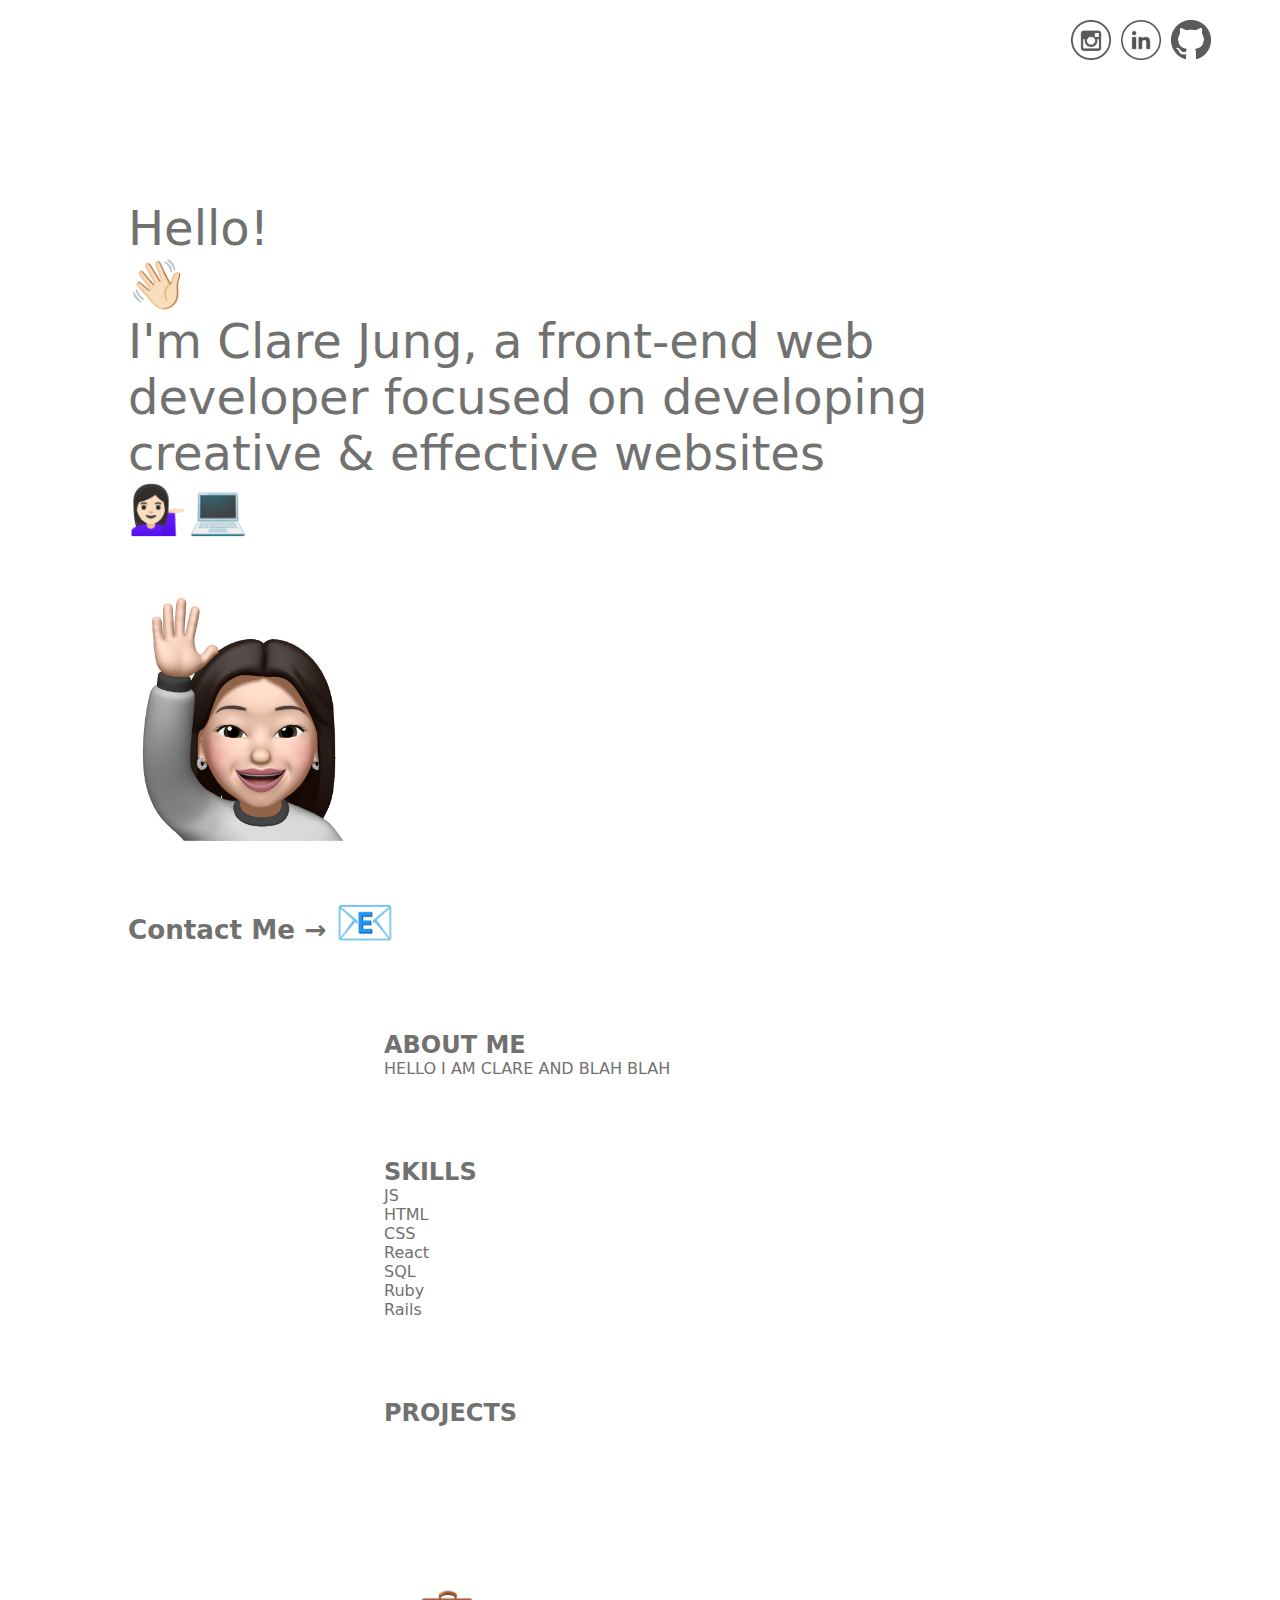
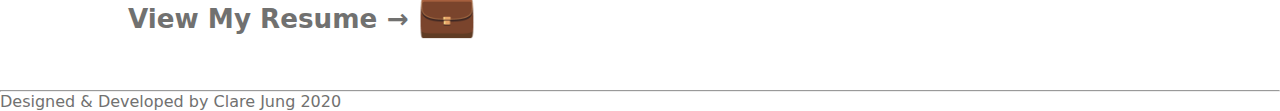
==== index.html @ fbb07c5a "first commit" ====
<!DOCTYPE html>
<html>

<head>
  <meta charset="utf-8">
  <title>Clare Jung</title>
  <link rel="shortcut icon" type="image/png" href="img/icon.png">
  <meta name="author" content="">
  <meta name="description" content="">
  <meta name="viewport" content="width=device-width, initial-scale=1">

  <link href="css/animate.css" rel="stylesheet">
  <link href="css/style.css" rel="stylesheet">
</head>

<body>
    <header>
        <nav class="container nav" id="navbar">
            <ul>
                <li><a href="https://www.instagram.com/claresaysno/"><img src="img/instagram.png"></a></li>
                <li><a href="https://www.linkedin.com/in/clare-jung-8a945b155/"><img src="img/linkedin.png"></a></li>
                <li><a href="https://github.com/claresays"><img src="img/github.png"></a></li>
            </ul>
        </nav>
    </header>   
    <div class="container intro">
        <span>Hello!<div id="emoji">👋🏻</div> I'm Clare Jung, a front-end web developer focused on developing creative & effective websites <div id="emoji">💁🏻‍♀️💻</div>‍</span>

        <img src="img/hello.png">
    </div>
    <div class="container contact">
        <h3>Contact Me → <a href="contact.html" id="emoji">📧</a></h3>
    </div>
    <div class="container about">
        <h2>ABOUT ME</h2>
        <span>HELLO I AM CLARE AND BLAH BLAH</span>
    </div>
    <div class="container skills">
        <h2>SKILLS</h2>
        <ul>
            <li>JS</li>
            <li>HTML</li>
            <li>CSS</li>
            <li>React</li>
            <li>SQL</li>
            <li>Ruby</li>
            <li>Rails</li>
        </ul>
    </div>
    <div class="container project">
        <h2>PROJECTS</h2>
        <a href=""><img src=""></a>
        <a href=""><img src=""></a>
        <a href=""><img src=""></a>
        <a href=""><img src=""></a>
    </div>
    <div class="container resume">
        <h3>View My Resume → <a href="resume.pdf" id="emoji">💼</a></h3>
    </div>

    <footer id="footer">
        <hr>
        <p>Designed & Developed by Clare Jung 2020</p>
    </footer>
  <script src="https://ajax.googleapis.com/ajax/libs/jquery/2.1.4/jquery.min.js"></script>
  <script src="js/script.js"></script>
</body>
</html>
---- css/style.css ----
* {
    margin: 0;
    padding: 0;
    font-family: Apercu,"Source Sans Pro",system,system-ui,-apple-system,BlinkMacSystemFont,Roboto,Helvetica,Arial,sans-serif;
    color: #717170;
}
a {
    text-decoration: none;
}
.container {
    display: flex;
    flex-direction: column;
    flex-wrap: wrap;
    margin-left: 10%;
}

.intro img {
    width: 250px;
    height: auto;
}

::selection {
    background-color: #FAE100;
}

li {
    list-style: none;
}

.nav ul {
    display: flex;
    flex-direction: row;
    right: 0;
}

.nav {
    display: flex;
    flex-wrap: wrap;
    float: right;
    margin: 20px;
    margin-right: 5%;
}

.nav img {
    width: 40px;
    height: auto;
    margin: 0 5px;
    opacity: 80%;
}

.about, .skills, .project {
    display: flex;
    flex-wrap: wrap;
    margin: 80px auto;
    margin-left: 30%;
}

.contact, .resume {
    display: flex;
    flex-wrap: wrap;
    margin: 50px auto;
    margin-left: 10%;
    font-size: 1.4rem;
}
h3 a, h3 a {
    font-size: 3rem;
}

.intro span{
    font-size: 3rem;

    position: relative;
    margin-top: 200px;
}

.contact-me {
    display: flex;
    flex-direction: column;
    flex-wrap: wrap;
}
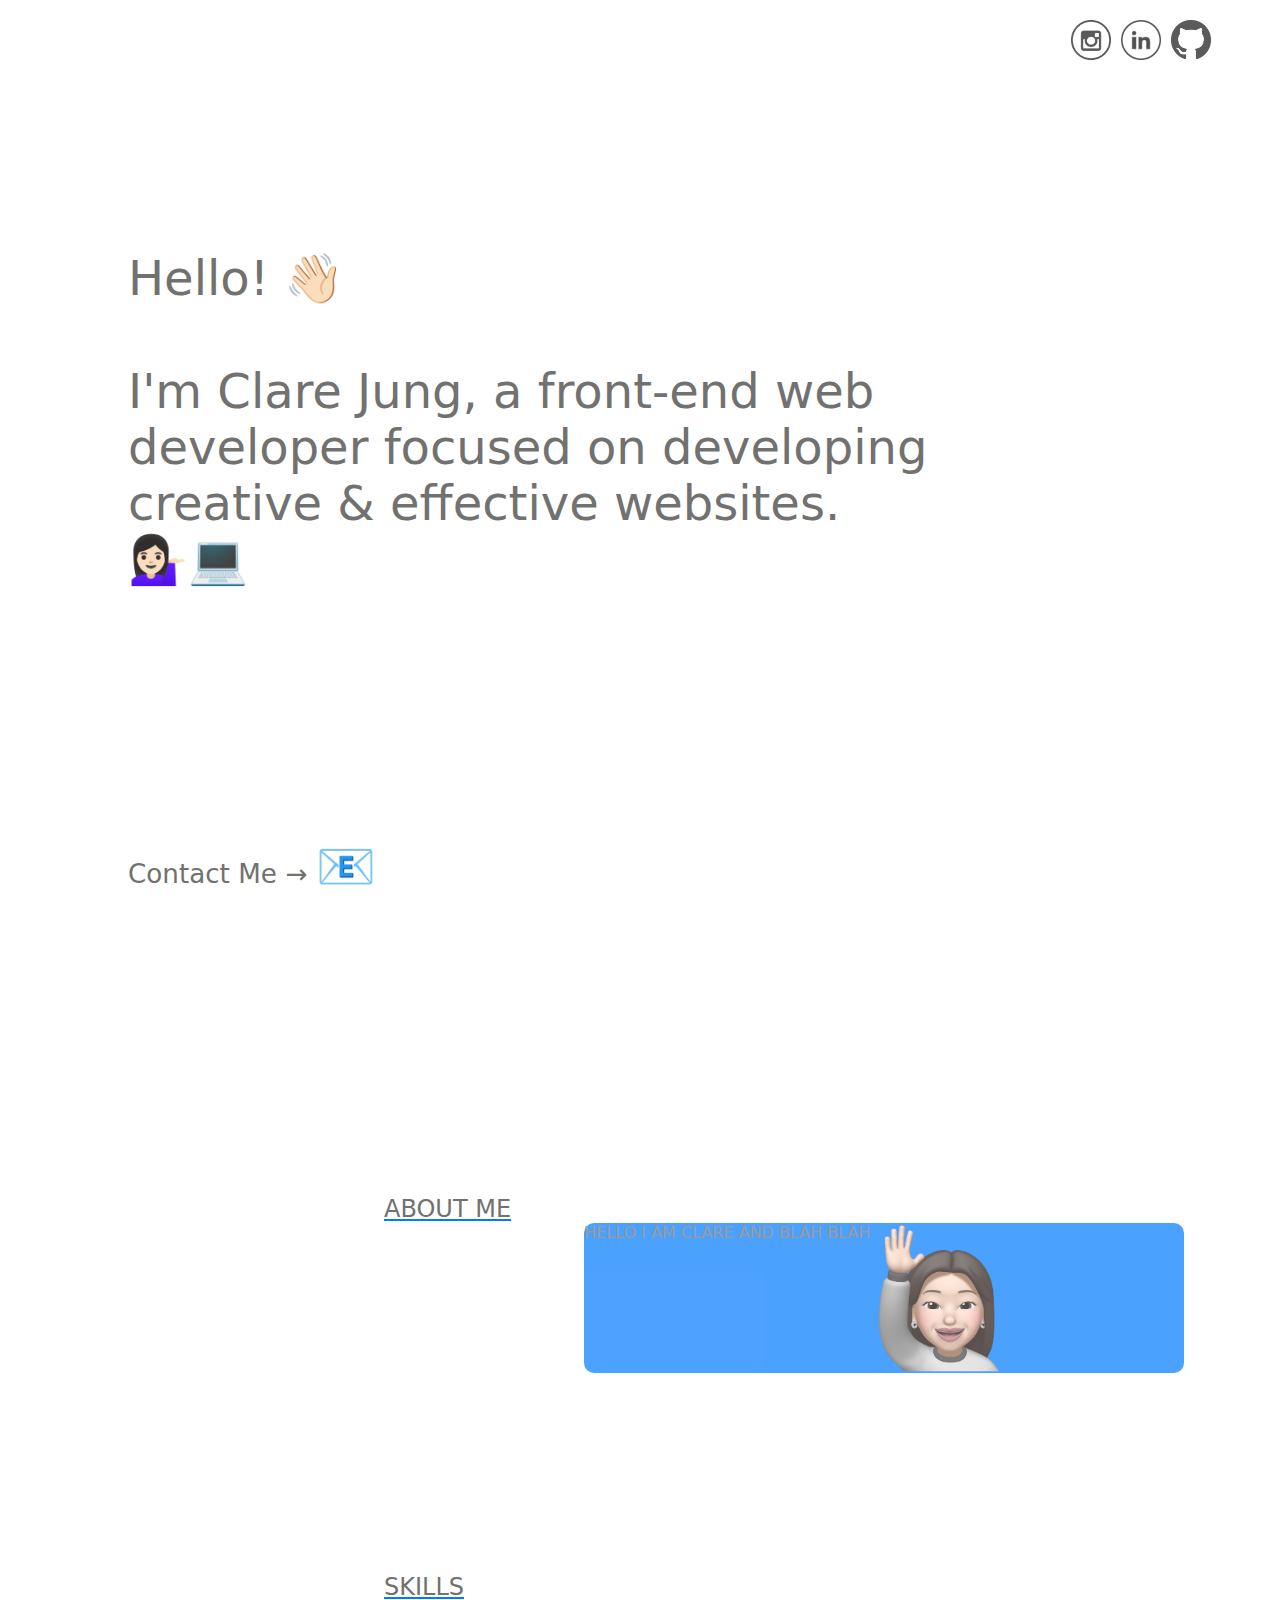
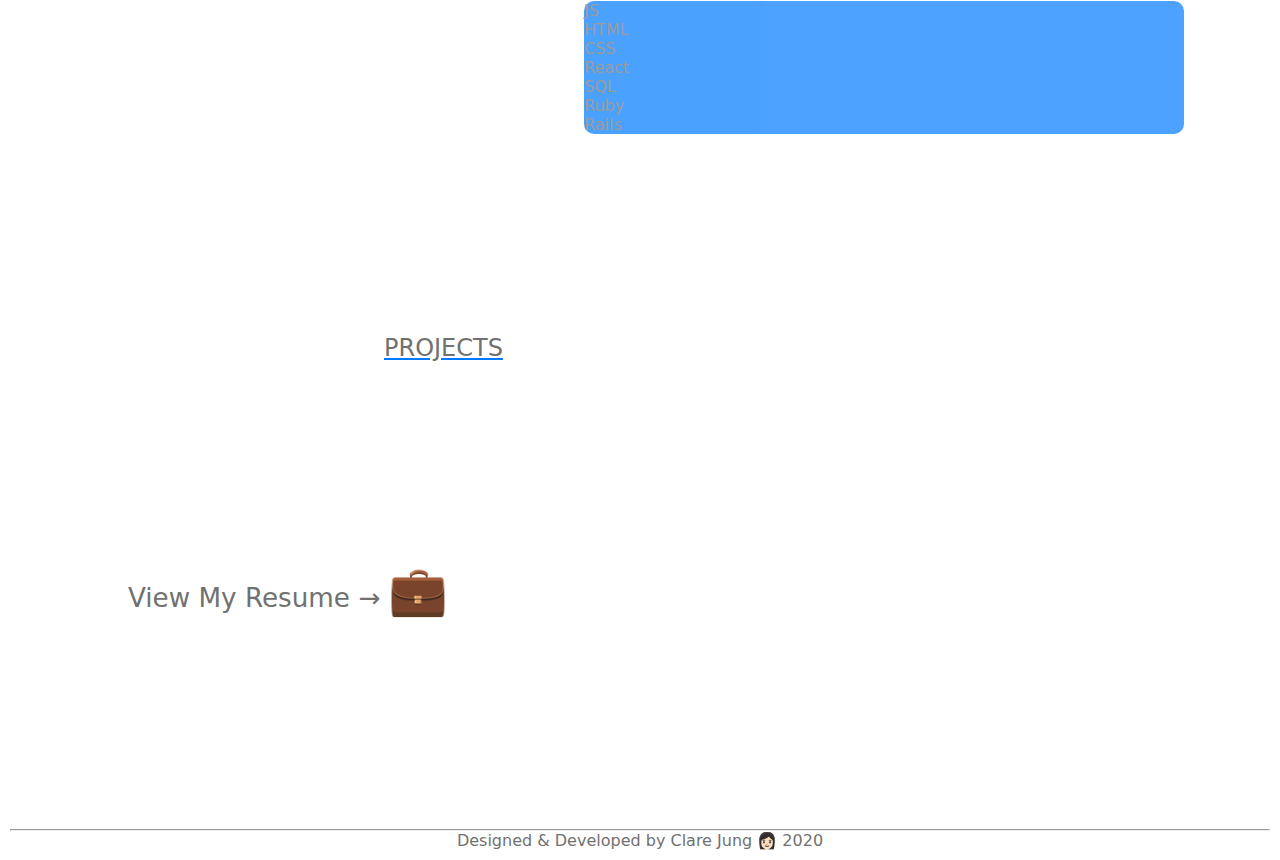
==== commit 047d65a9: "css update" ====
--- a/index.html
+++ b/index.html
@@ -16,51 +16,56 @@
 <body>
     <header>
         <nav class="container nav" id="navbar">
-            <ul>
-                <li><a href="https://www.instagram.com/claresaysno/"><img src="img/instagram.png"></a></li>
-                <li><a href="https://www.linkedin.com/in/clare-jung-8a945b155/"><img src="img/linkedin.png"></a></li>
-                <li><a href="https://github.com/claresays"><img src="img/github.png"></a></li>
-            </ul>
+                <ul>
+                    <li><a href="https://www.instagram.com/claresaysno/"><img src="img/instagram.png"></a></li>
+                    <li><a href="https://www.linkedin.com/in/clare-jung-8a945b155/"><img src="img/linkedin.png"></a></li>
+                    <li><a href="https://github.com/claresays"><img src="img/github.png"></a></li>
+                </ul>
         </nav>
-    </header>   
+    </header>
     <div class="container intro">
-        <span>Hello!<div id="emoji">👋🏻</div> I'm Clare Jung, a front-end web developer focused on developing creative & effective websites <div id="emoji">💁🏻‍♀️💻</div>‍</span>
-
-        <img src="img/hello.png">
+        <span>Hello! <div id="emoji">👋🏻</div> <br><br>I'm Clare Jung, a front-end web developer focused on developing creative & effective websites. <div id="emoji2"> 💁🏻‍♀️💻</div>‍</span>
     </div>
     <div class="container contact">
-        <h3>Contact Me → <a href="contact.html" id="emoji">📧</a></h3>
+        <h3>Contact Me → <a href="contact.html">📧</a></h3>
     </div>
     <div class="container about">
         <h2>ABOUT ME</h2>
-        <span>HELLO I AM CLARE AND BLAH BLAH</span>
+            <div class="imessage-blue">
+                <span>HELLO I AM CLARE AND BLAH BLAH</span> 
+                <img src="img/hello.png">
+            </div>
     </div>
     <div class="container skills">
         <h2>SKILLS</h2>
-        <ul>
-            <li>JS</li>
-            <li>HTML</li>
-            <li>CSS</li>
-            <li>React</li>
-            <li>SQL</li>
-            <li>Ruby</li>
-            <li>Rails</li>
-        </ul>
+        <div class="imessage-blue">
+            <ul>
+                <li>JS</li>
+                <li>HTML</li>
+                <li>CSS</li>
+                <li>React</li>
+                <li>SQL</li>
+                <li>Ruby</li>
+                <li>Rails</li>
+            </ul>
+        </div>
     </div>
     <div class="container project">
         <h2>PROJECTS</h2>
-        <a href=""><img src=""></a>
-        <a href=""><img src=""></a>
-        <a href=""><img src=""></a>
-        <a href=""><img src=""></a>
+        <div class="imessage-blue">
+            <a href=""><img src=""></a>
+            <a href=""><img src=""></a>
+            <a href=""><img src=""></a>
+            <a href=""><img src=""></a>
+        </div>
     </div>
     <div class="container resume">
-        <h3>View My Resume → <a href="resume.pdf" id="emoji">💼</a></h3>
+        <h3>View My Resume → <a href="resume.pdf">💼</a></h3>
     </div>
 
     <footer id="footer">
         <hr>
-        <p>Designed & Developed by Clare Jung 2020</p>
+        <p>Designed & Developed by Clare Jung 👩🏻 2020</p>
     </footer>
   <script src="https://ajax.googleapis.com/ajax/libs/jquery/2.1.4/jquery.min.js"></script>
   <script src="js/script.js"></script>
--- a/css/style.css
+++ b/css/style.css
@@ -3,20 +3,22 @@
     padding: 0;
     font-family: Apercu,"Source Sans Pro",system,system-ui,-apple-system,BlinkMacSystemFont,Roboto,Helvetica,Arial,sans-serif;
     color: #717170;
+    font-weight: 200;
 }
 a {
     text-decoration: none;
 }
+
 .container {
     display: flex;
     flex-direction: column;
     flex-wrap: wrap;
+}
+.intro, .contact, .resume{
+    display: flex;
+    flex-direction: column;
+    flex-wrap: wrap;
     margin-left: 10%;
-}
-
-.intro img {
-    width: 250px;
-    height: auto;
 }
 
 ::selection {
@@ -33,26 +35,28 @@
     right: 0;
 }
 
-.nav {
+header {
     display: flex;
     flex-wrap: wrap;
     float: right;
-    margin: 20px;
+    margin-top: 20px;
     margin-right: 5%;
 }
 
 .nav img {
+    display: flex;
+    flex-wrap: wrap;
     width: 40px;
     height: auto;
-    margin: 0 5px;
+    margin: 0px 5px;
     opacity: 80%;
 }
 
 .about, .skills, .project {
     display: flex;
     flex-wrap: wrap;
-    margin: 80px auto;
-    margin-left: 30%;
+    flex-direction: column;
+    margin: auto auto 200px 30%;
 }
 
 .contact, .resume {
@@ -65,16 +69,118 @@
 h3 a, h3 a {
     font-size: 3rem;
 }
+.intro {
+    max-width: 100%;
+}
 
 .intro span{
     font-size: 3rem;
-
-    position: relative;
-    margin-top: 200px;
+    max-width: 90%;
+    margin: 250px 0;
+    font-weight: 200;
 }
 
 .contact-me {
     display: flex;
     flex-direction: column;
     flex-wrap: wrap;
+    justify-content: center;
+    align-items: center;
+    max-width: 100%;
+    margin-top: 100px;
+}
+
+.contact-me img {
+    width: 70px;
+    height: auto;
+    display: flex;
+    flex-direction: column;
+}
+.contact-me input[type=text],.contact-me input[type=email],.contact-me textarea {
+    display: flex;
+    flex-wrap: wrap;
+    flex-direction: column;
+    align-content: center;
+    justify-content: center;
+    padding:10px;
+    margin:30px 0;
+    border: 2px thin #717170;
+    min-width: 30%;
+    width: 400px;
+    position: relative;
+}
+
+#emoji, #emoji2 {
+    display: inline-flex;
+}
+
+h2 {
+    text-decoration: underline;
+    text-decoration-color: #007AFE;
+}
+
+footer {
+    margin: 200px auto 0 auto;
+    padding: 10px;
+    text-align: center;
+}
+
+input[type=submit] {
+    display: flex;
+    flex-wrap: wrap;
+    align-content: center;
+    justify-content: center;
+    padding:10px;
+    margin:30px 0;
+    min-width: 10%;
+    width: 100px;
+    border: 1px thin #717170;
+    font-size: .8rem;
+    letter-spacing: 2px;
+    overflow: hidden;
+    position: relative;
+    transition: .5s;
+    text-decoration: none;
+    background-color: #fff;
+    border-radius: 3px;
+}
+
+.imessage-green {
+    display: flex;
+    background-color: #35C759;
+    opacity: 0.7;
+    width: 500px;
+    border-radius: 10px;
+    margin: 100px auto;
+    justify-content: center;
+    align-items: center;
+}
+
+.imessage-blue {
+    display: flex;
+    background-color: #007AFE;
+    opacity: 0.7;
+    max-width: 600px;
+    border-radius: 10px;
+    margin-left: 200px;
+    vertical-align: top;
+    position: relative;
+    height: auto;
+}
+
+.contact {
+    font-weight: 500;
+    margin: auto auto 300px 10%;
+}
+
+.imessage-blue span, .imessage-blue ul{
+    z-index: 1;
+}
+.imessage-blue img {
+    display: flex;
+    flex-wrap: wrap;
+    flex-direction: column;
+    max-width: 150px;
+    height: auto;
+    z-index: 1;
 }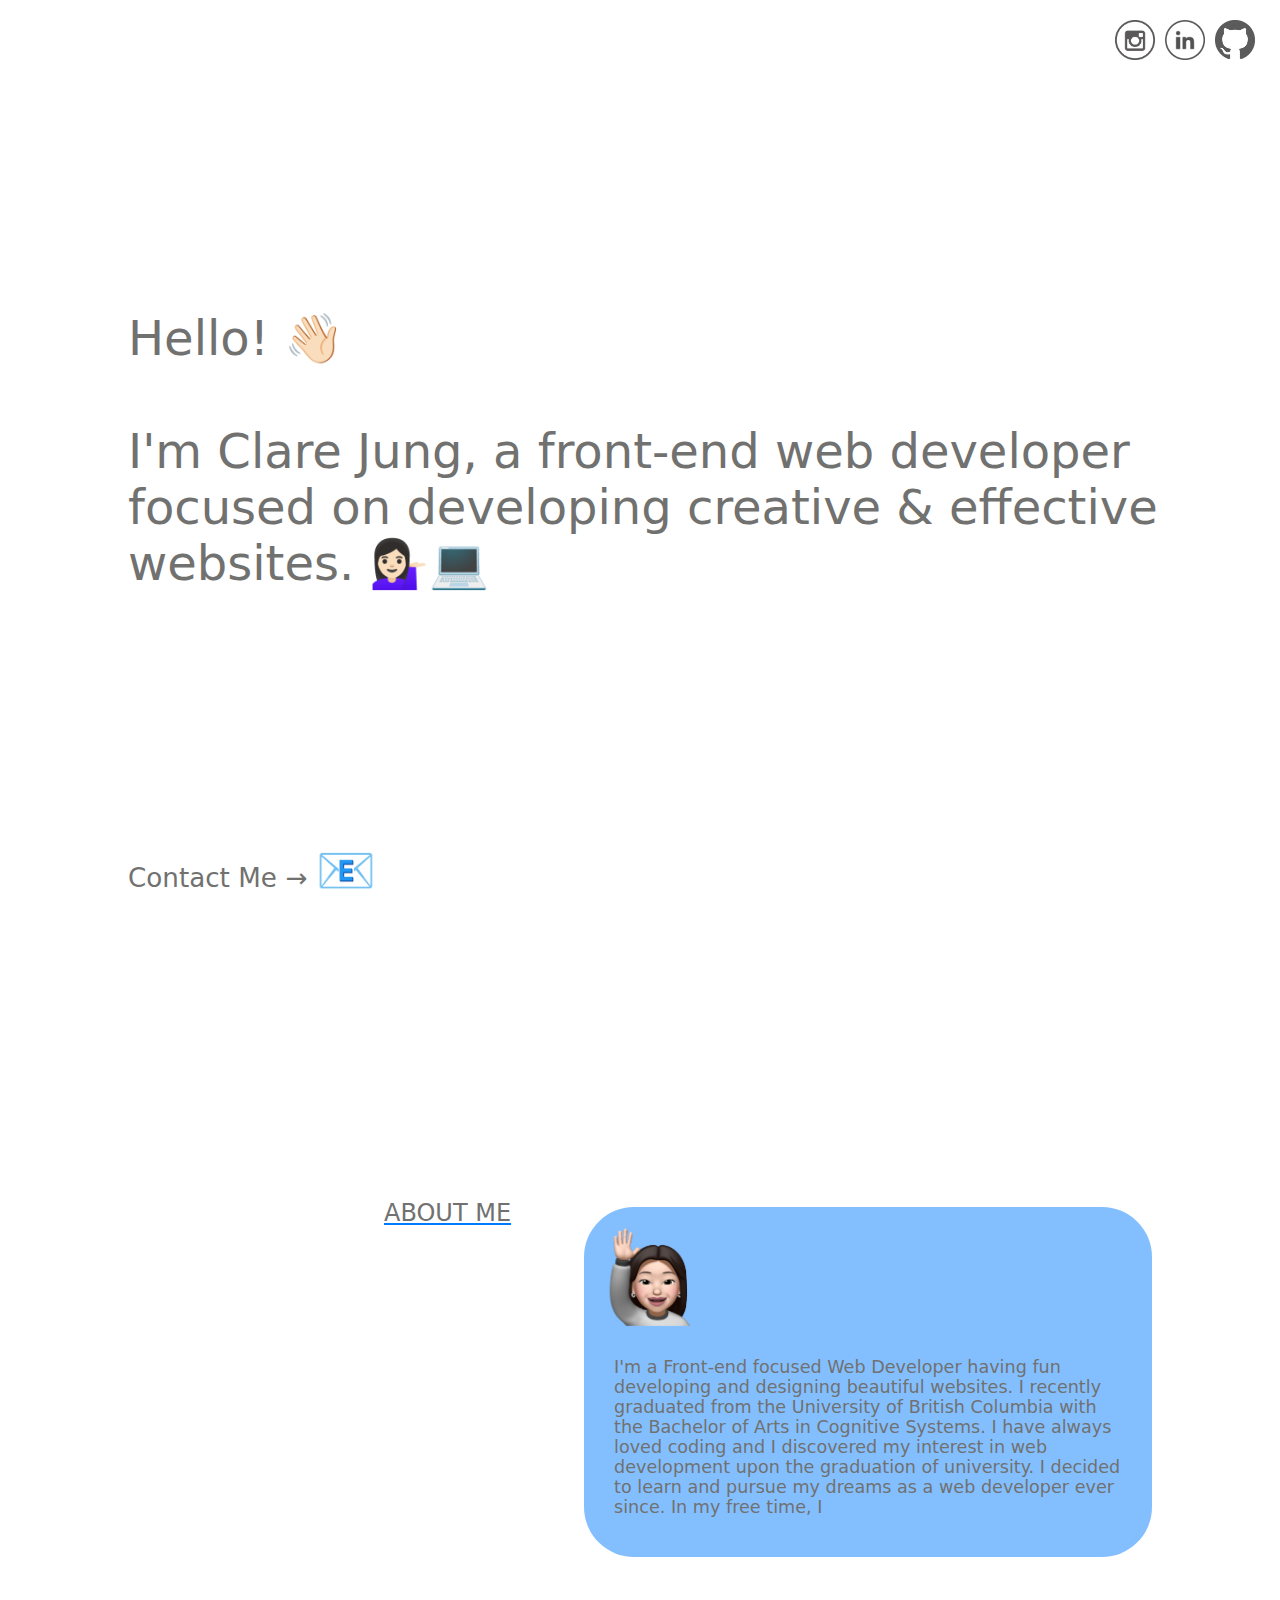
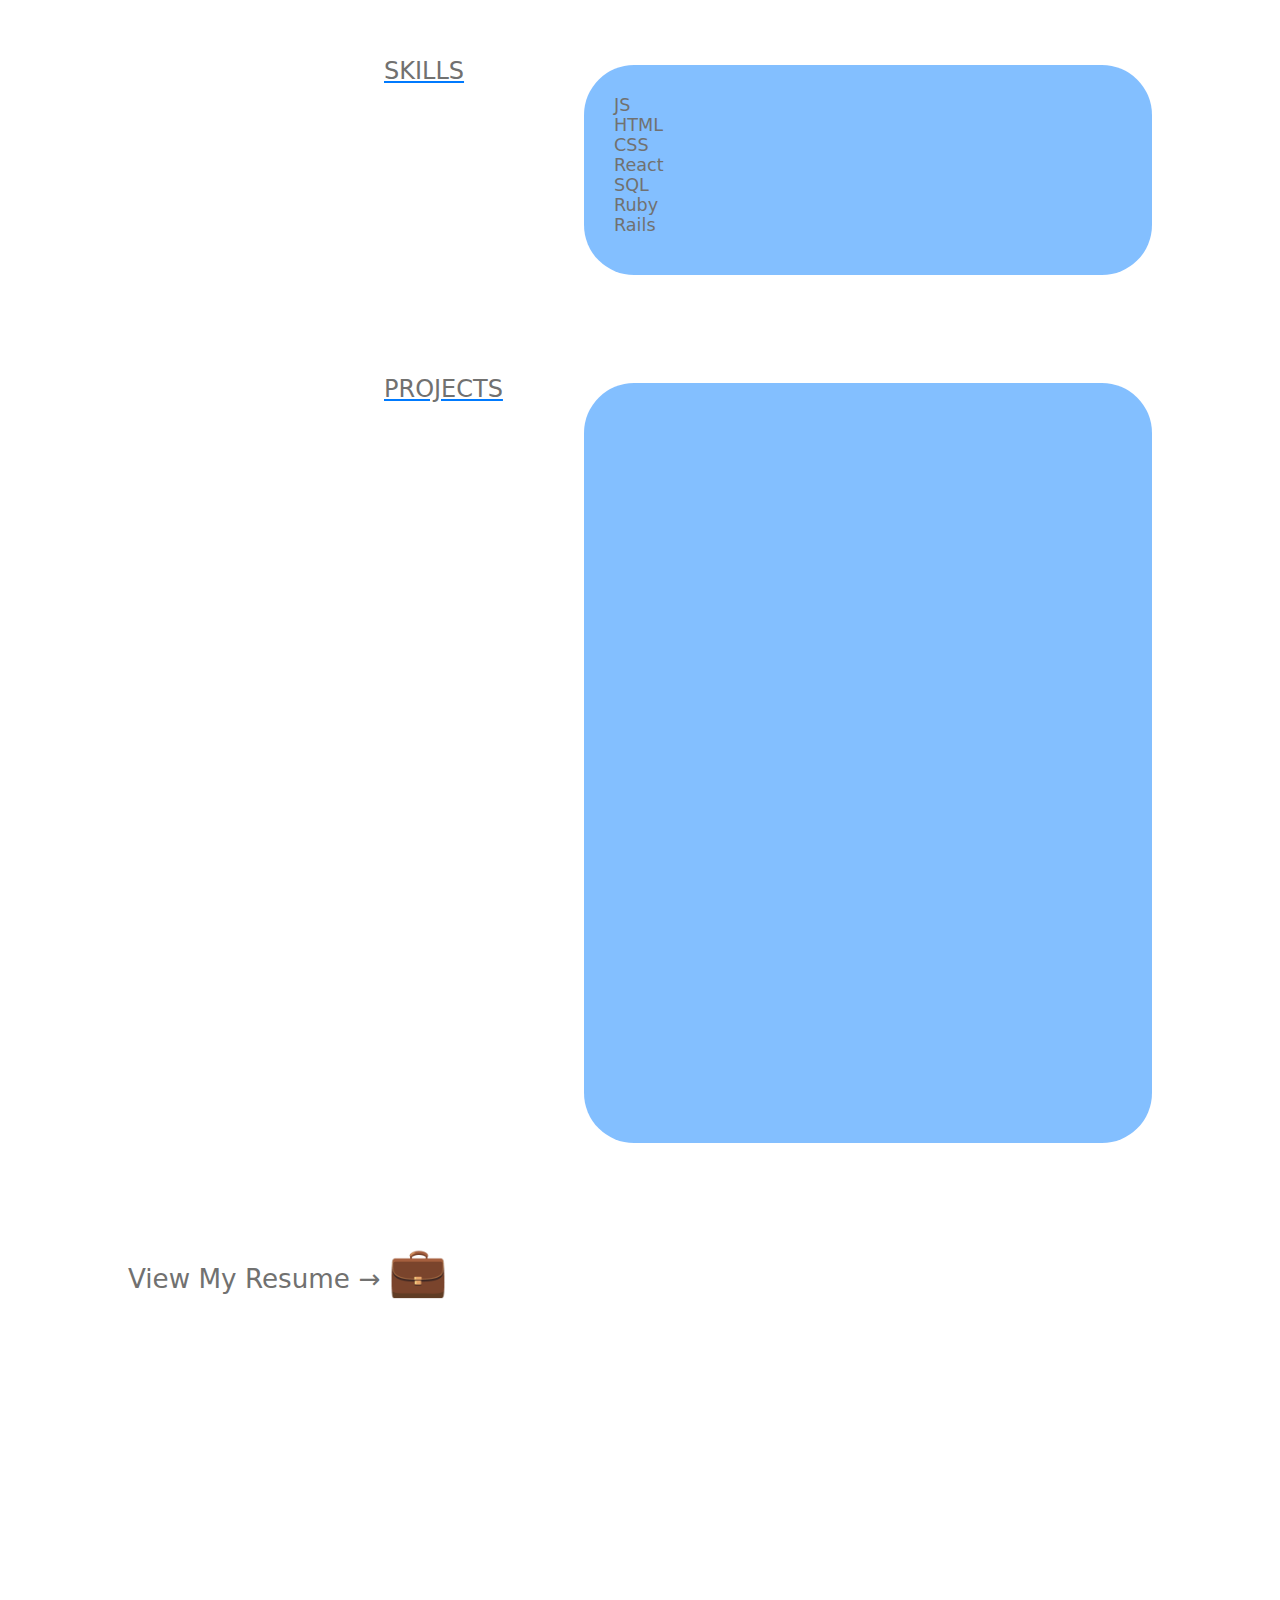
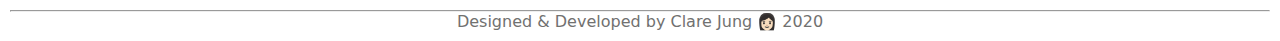
==== commit 40ea1d02: "updated design" ====
--- a/index.html
+++ b/index.html
@@ -32,8 +32,9 @@
     <div class="container about">
         <h2>ABOUT ME</h2>
             <div class="imessage-blue">
-                <span>HELLO I AM CLARE AND BLAH BLAH</span> 
                 <img src="img/hello.png">
+                <span>I'm a Front-end focused Web Developer having fun developing and designing beautiful websites. I recently graduated from the University of British Columbia with the Bachelor of Arts in Cognitive Systems. 
+                    I have always loved coding and I discovered my interest in web development upon the graduation of university. I decided to learn and pursue my dreams as a web developer ever since. In my free time, I </span> 
             </div>
     </div>
     <div class="container skills">
--- a/css/style.css
+++ b/css/style.css
@@ -5,6 +5,10 @@
     color: #717170;
     font-weight: 200;
 }
+html,body {
+    margin: 0;
+    padding: 0;
+}
 a {
     text-decoration: none;
 }
@@ -28,19 +32,28 @@
 li {
     list-style: none;
 }
-
-.nav ul {
+header {
+    display: flex;
+    flex-direction: column;
+    flex-wrap: wrap;
+    top: 0;
+    margin: 0;
+    justify-content: right;
+}
+
+nav ul {
     display: flex;
     flex-direction: row;
-    right: 0;
+    margin: 0;
 }
 
 header {
     display: flex;
     flex-wrap: wrap;
-    float: right;
-    margin-top: 20px;
-    margin-right: 5%;
+    padding-top: 20px;
+    padding-right: 20px;
+    justify-content: right;
+    align-content: flex-end;
 }
 
 .nav img {
@@ -56,14 +69,14 @@
     display: flex;
     flex-wrap: wrap;
     flex-direction: column;
-    margin: auto auto 200px 30%;
+    margin: auto auto 100px 30%;
+    max-width: 60%;
 }
 
 .contact, .resume {
     display: flex;
     flex-wrap: wrap;
-    margin: 50px auto;
-    margin-left: 10%;
+    margin: 50px auto 200px 10%;
     font-size: 1.4rem;
 }
 h3 a, h3 a {
@@ -87,16 +100,26 @@
     justify-content: center;
     align-items: center;
     max-width: 100%;
-    margin-top: 100px;
-}
-
-.contact-me img {
+    padding-top: 150px;
+    margin: 0;
+    margin-right: 0;
+}
+
+.contact-me img{
     width: 70px;
     height: auto;
     display: flex;
     flex-direction: column;
 }
-.contact-me input[type=text],.contact-me input[type=email],.contact-me textarea {
+.imessage-green p {
+    display: flex;
+    flex-direction: column;
+    top: 0;
+    position: relative;
+    padding-top: 20px;
+    font-weight: 500;
+}
+.imessage-green input[type=text],.imessage-green input[type=email],.imessage-green textarea {
     display: flex;
     flex-wrap: wrap;
     flex-direction: column;
@@ -104,10 +127,11 @@
     justify-content: center;
     padding:10px;
     margin:30px 0;
-    border: 2px thin #717170;
-    min-width: 30%;
-    width: 400px;
-    position: relative;
+    border: 1px thin #717170;
+    width: 350px;
+    position: relative;
+    background-color: none;
+    max-width: 100%;
 }
 
 #emoji, #emoji2 {
@@ -120,21 +144,19 @@
 }
 
 footer {
-    margin: 200px auto 0 auto;
+    margin: 300px auto 0 auto;
     padding: 10px;
     text-align: center;
 }
 
-input[type=submit] {
-    display: flex;
-    flex-wrap: wrap;
+.imessage-green input[type=submit] {
+    display: flex;
+    justify-content: center;
     align-content: center;
-    justify-content: center;
     padding:10px;
-    margin:30px 0;
-    min-width: 10%;
+    margin:30px auto;
     width: 100px;
-    border: 1px thin #717170;
+    border: 0.5px thin #717170;
     font-size: .8rem;
     letter-spacing: 2px;
     overflow: hidden;
@@ -144,28 +166,38 @@
     background-color: #fff;
     border-radius: 3px;
 }
+input [type=submit]:hover {
+    background-color: #717170;
+}
 
 .imessage-green {
     display: flex;
+    flex-direction: column;
+    flex-wrap: wrap;
     background-color: #35C759;
     opacity: 0.7;
     width: 500px;
-    border-radius: 10px;
-    margin: 100px auto;
+    max-width: 100%;
+    border-radius: 50px;
+    margin: 30px 100px;
     justify-content: center;
     align-items: center;
+    padding-top: 10px;
 }
 
 .imessage-blue {
     display: flex;
-    background-color: #007AFE;
-    opacity: 0.7;
+    flex-direction: column;
+    background-color: rgba(0, 123, 254, 0.486);
     max-width: 600px;
-    border-radius: 10px;
+    border-radius: 50px;
     margin-left: 200px;
     vertical-align: top;
-    position: relative;
     height: auto;
+    margin-top: -20px;
+    justify-content: stretch;
+    align-items: flex-start;
+    position: relative;
 }
 
 .contact {
@@ -173,14 +205,30 @@
     margin: auto auto 300px 10%;
 }
 
-.imessage-blue span, .imessage-blue ul{
+.imessage-blue img {
+    display: flex;
+    flex-wrap: wrap;
+    flex-direction: column;
+    max-width: 100px;
+    height: 100px;
+    position: relative;
     z-index: 1;
-}
-.imessage-blue img {
-    display: flex;
-    flex-wrap: wrap;
-    flex-direction: column;
-    max-width: 150px;
-    height: auto;
+    margin: 20px auto 0px 20px;
+
+}
+
+.imessage-blue span, .imessage-blue ul, .imessage-blue a {
+    display: flex;
+    flex-wrap: wrap;
+    flex-direction: column;
+    padding: 30px;
+    width: auto;
+    position: relative;
     z-index: 1;
+    font-size: 1.1rem;
+    margin-bottom: 10px;
+
+}
+.imessage-blue li {
+    font-weight: 400;
 }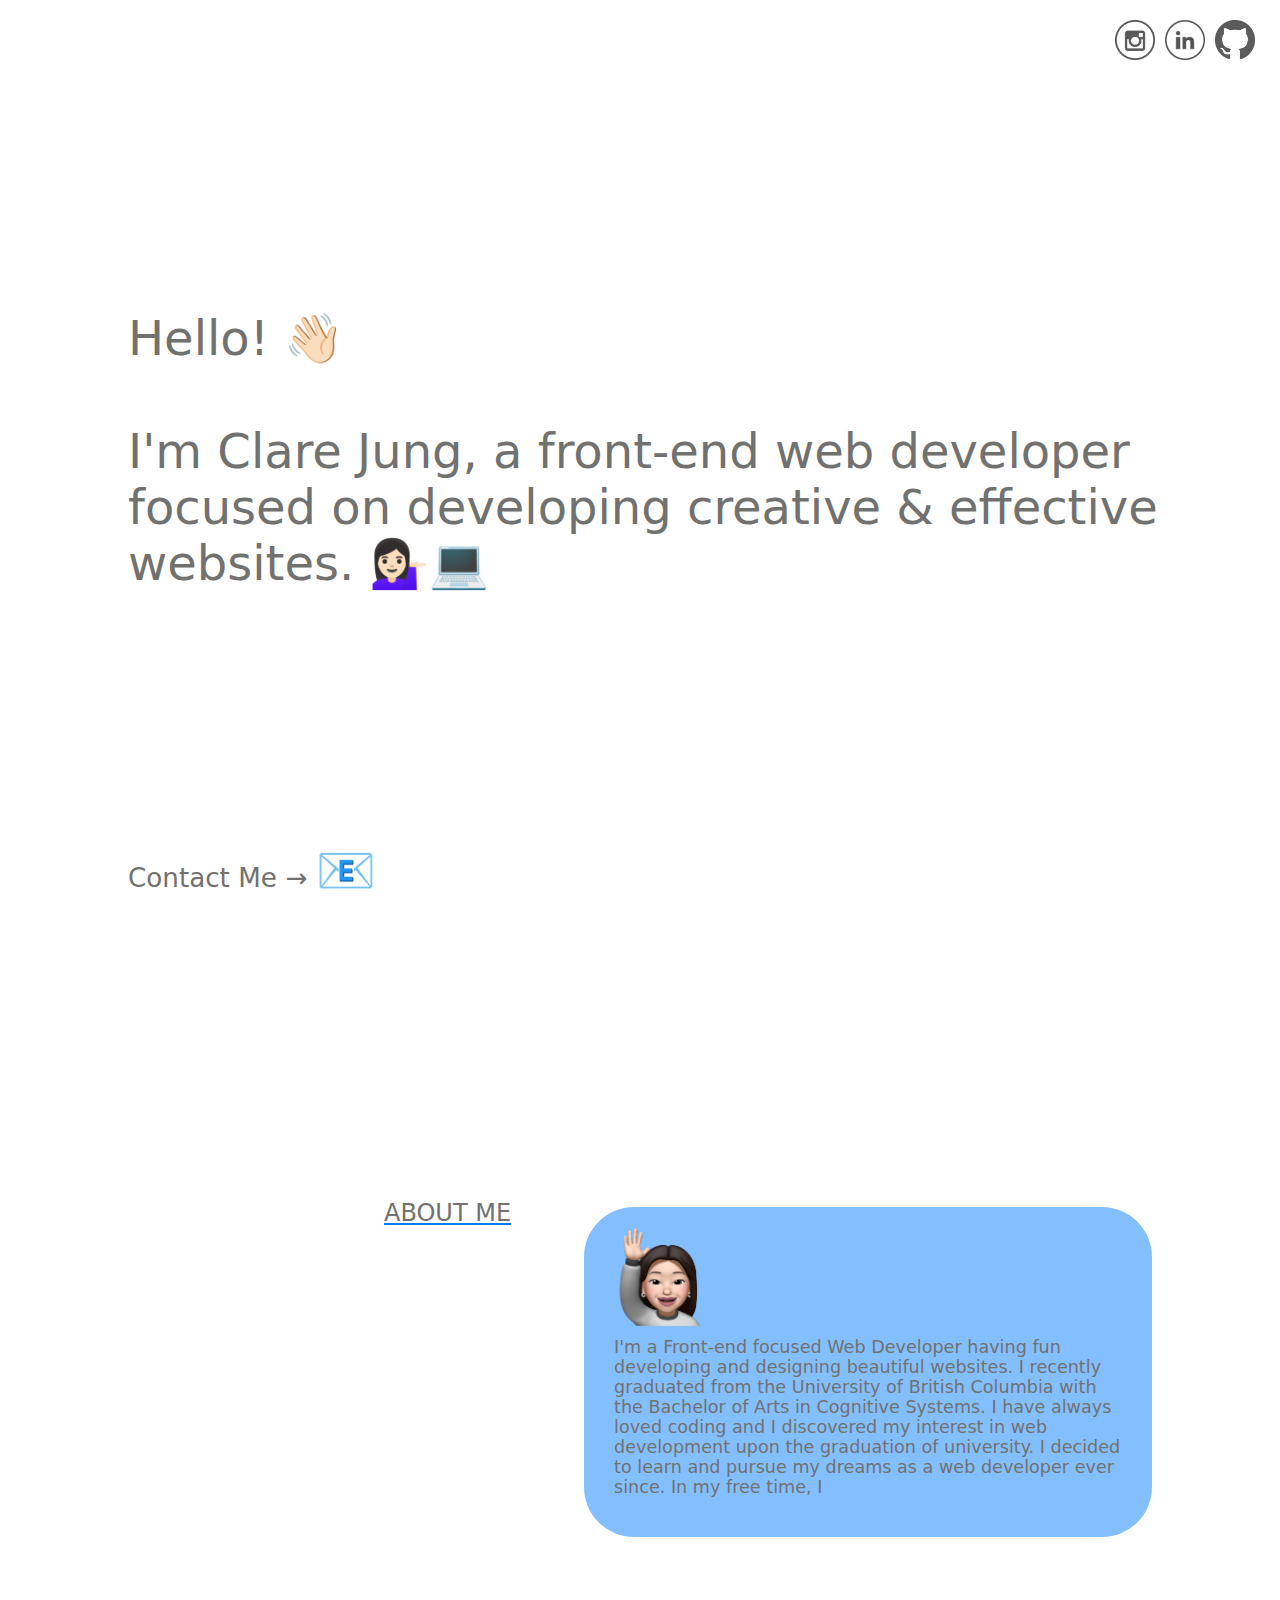
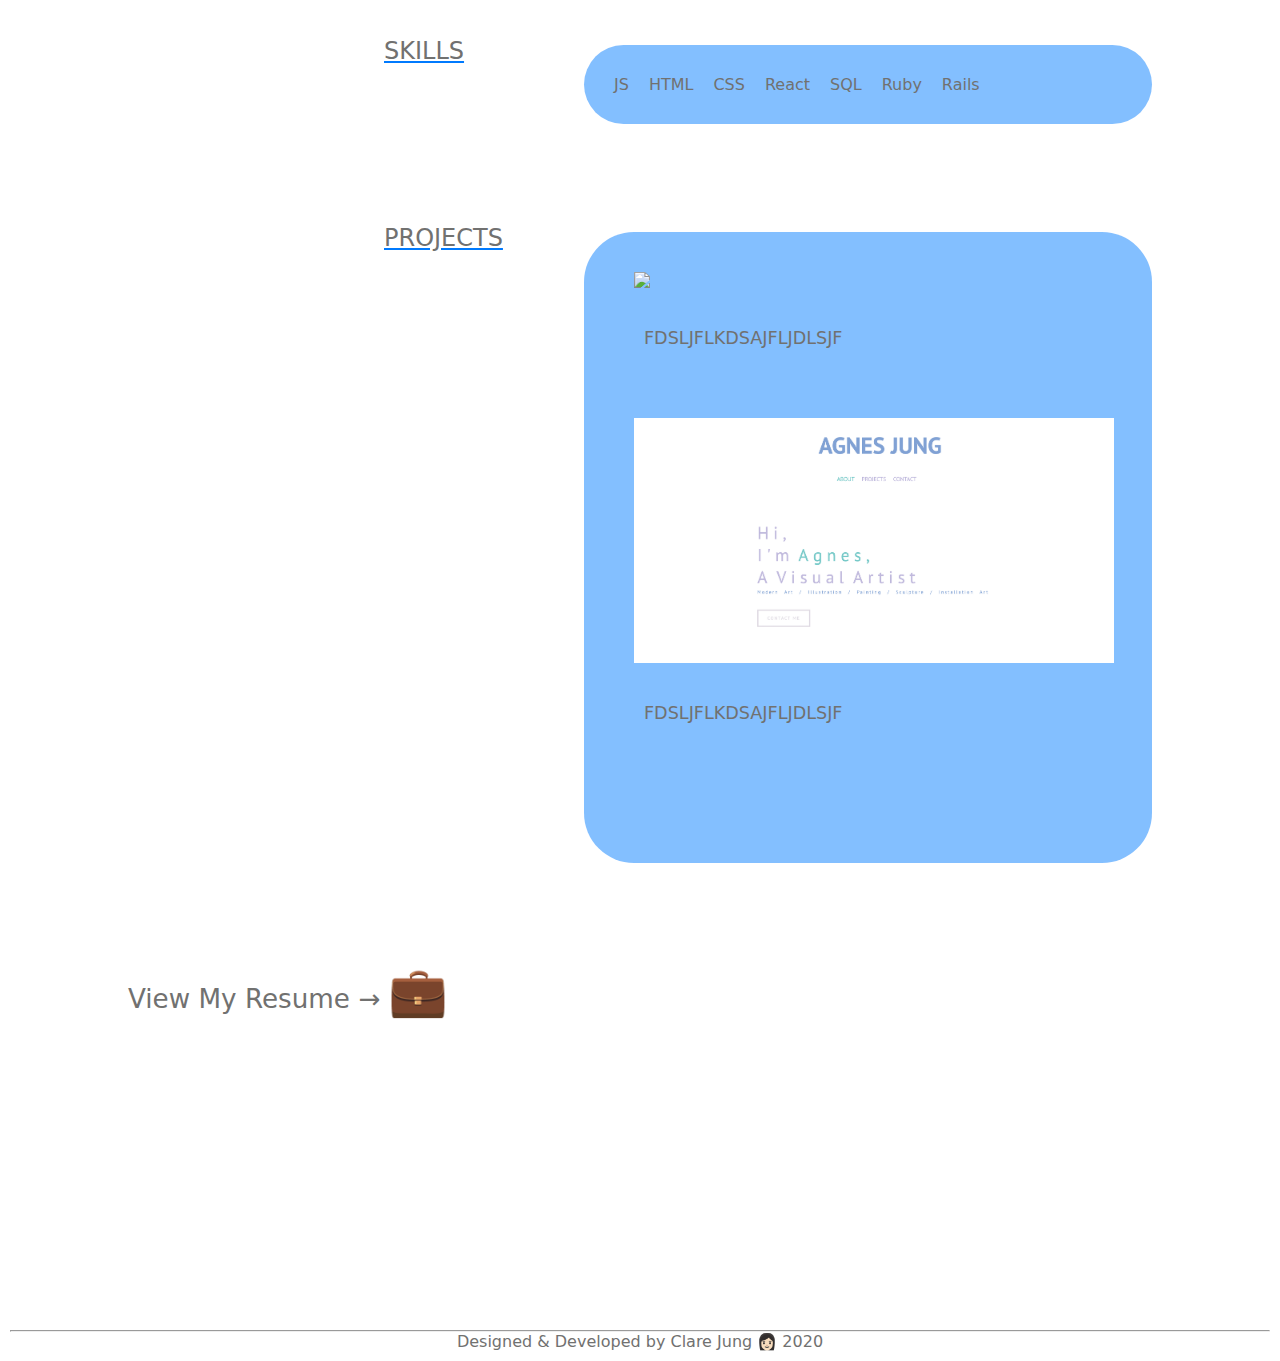
==== commit e6ba7bc3: "modal" ====
--- a/index.html
+++ b/index.html
@@ -32,7 +32,9 @@
     <div class="container about">
         <h2>ABOUT ME</h2>
             <div class="imessage-blue">
-                <img src="img/hello.png">
+                <div id="profile-sticker">
+                    <img src="img/hello.png">
+                </div>
                 <span>I'm a Front-end focused Web Developer having fun developing and designing beautiful websites. I recently graduated from the University of British Columbia with the Bachelor of Arts in Cognitive Systems. 
                     I have always loved coding and I discovered my interest in web development upon the graduation of university. I decided to learn and pursue my dreams as a web developer ever since. In my free time, I </span> 
             </div>
@@ -40,24 +42,26 @@
     <div class="container skills">
         <h2>SKILLS</h2>
         <div class="imessage-blue">
-            <ul>
-                <li>JS</li>
-                <li>HTML</li>
-                <li>CSS</li>
-                <li>React</li>
-                <li>SQL</li>
-                <li>Ruby</li>
-                <li>Rails</li>
-            </ul>
+                <ul>
+                    <li>JS</li>
+                    <li>HTML</li>
+                    <li>CSS</li>
+                    <li>React</li>
+                    <li>SQL</li>
+                    <li>Ruby</li>
+                    <li>Rails</li>
+                </ul>
         </div>
     </div>
     <div class="container project">
         <h2>PROJECTS</h2>
         <div class="imessage-blue">
-            <a href=""><img src=""></a>
-            <a href=""><img src=""></a>
-            <a href=""><img src=""></a>
-            <a href=""><img src=""></a>
+            <div id="project-img">
+                <a href=""  id="project1"><img src="img/todo.png"></a><span>FDSLJFLKDSAJFLJDLSJF</span>
+                <a href=""  id="project2"><img src="img/agnes.png"></a><span>FDSLJFLKDSAJFLJDLSJF</span>
+                <a href=""><img src="" id="project3"></a>
+                <a href=""><img src="" id="project4"></a>
+            </div>
         </div>
     </div>
     <div class="container resume">
@@ -71,4 +75,17 @@
   <script src="https://ajax.googleapis.com/ajax/libs/jquery/2.1.4/jquery.min.js"></script>
   <script src="js/script.js"></script>
 </body>
-</html>+</html>
+
+<!--modal section -->
+
+<div id="modal-window-one" class="click-to-open">
+    <div class="modal-content">
+        <div class="close">+</div>
+    </div>
+</div>
+<div id="modal-window-two" class="click-to-open">
+    <div class="modal-content">
+        <span class="close-button">&times;</span>
+    </div>
+</div>--- a/css/style.css
+++ b/css/style.css
@@ -156,7 +156,6 @@
     padding:10px;
     margin:30px auto;
     width: 100px;
-    border: 0.5px thin #717170;
     font-size: .8rem;
     letter-spacing: 2px;
     overflow: hidden;
@@ -165,11 +164,26 @@
     text-decoration: none;
     background-color: #fff;
     border-radius: 3px;
-}
-input [type=submit]:hover {
-    background-color: #717170;
-}
-
+    border: none;
+}
+input[type=submit]::before {
+    content: '';
+    position: absolute;
+    left: 0;
+    top: 0;
+    width: 100%;
+    height: 0%;
+    z-index: -1;
+    transition: .5s;
+}
+input[type=submit]:hover::before {
+    height: 100%;
+}
+input[type=submit]:hover {
+    transition: 0.5s;
+    background-color: #bebebe;
+    color: #fff;
+}
 .imessage-green {
     display: flex;
     flex-direction: column;
@@ -205,7 +219,7 @@
     margin: auto auto 300px 10%;
 }
 
-.imessage-blue img {
+#profile-sticker img{
     display: flex;
     flex-wrap: wrap;
     flex-direction: column;
@@ -213,22 +227,100 @@
     height: 100px;
     position: relative;
     z-index: 1;
-    margin: 20px auto 0px 20px;
-
-}
-
-.imessage-blue span, .imessage-blue ul, .imessage-blue a {
-    display: flex;
-    flex-wrap: wrap;
-    flex-direction: column;
-    padding: 30px;
+    margin: 20px auto 0px 30px;
+
+}
+
+.imessage-blue a {
+    display: flex;
+    flex-wrap: wrap;
+    flex-direction: column;
+    margin: 30px;
     width: auto;
     position: relative;
     z-index: 1;
     font-size: 1.1rem;
-    margin-bottom: 10px;
-
+
+}
+.imessage-blue span {
+    display: flex;
+    flex-wrap: wrap;
+    flex-direction: column;
+    padding: 10px 30px 30px 30px;
+    width: auto;
+    position: relative;
+    z-index: 1;
+    font-size: 1.1rem;
+    margin-bottom: 10px; 
+}
+.imessage-blue ul {
+    display: flex;
+    flex-wrap: wrap;
+    flex-direction: row;
+    padding: 30px;
 }
 .imessage-blue li {
-    font-weight: 400;
+    font-weight: 300;
+    margin-right: 20px;
+}
+
+.click-to-open {
+    width: 100%;
+    height: 100%;
+    background-color: rgba(0, 0, 0, 0.5);
+    position: fixed;
+    top: 0;
+    left: 0;
+    justify-content: center;
+    align-items: center;
+    visibility: hidden;
+    transition: visibility 0s linear 0.25s, opacity 0.25s 0s, transform 0.25s;
+}
+
+.modal-content {
+    position: absolute;
+    top: 50%;
+    left: 50%;
+    transform: translate(-50%,-50%);
+    background-color: white;
+    border-radius: 0.5rem;
+    width: 24rem;
+    padding: 1rem 1.5rem;
+}
+
+.close-button {
+    float: right;
+    width: 1.5rem;
+    line-height: 1.5rem;
+    text-align: center;
+    cursor: pointer;
+    color: #717170;
+}
+
+.close-button:hover {
+    background-color: darkgray;
+}
+
+.show-modal {
+    opacity: 1;
+    visibility: visible;
+    transform: scale(1.0);
+    transition: visibility 0s linear 0s, opacity 0.25s 0s, transform 0.25s;
+}
+
+#project-img img {
+    display: flex;
+    flex-wrap: wrap;
+    flex-direction: column;
+    max-width: 480px;
+    height: auto;
+    position: relative;
+    margin: 10px auto 0px 20px;
+}
+#project-img span {
+    display: flex;
+    flex-wrap: wrap;
+    flex-direction: column;
+    position: relative;
+    padding-left: 60px;
 }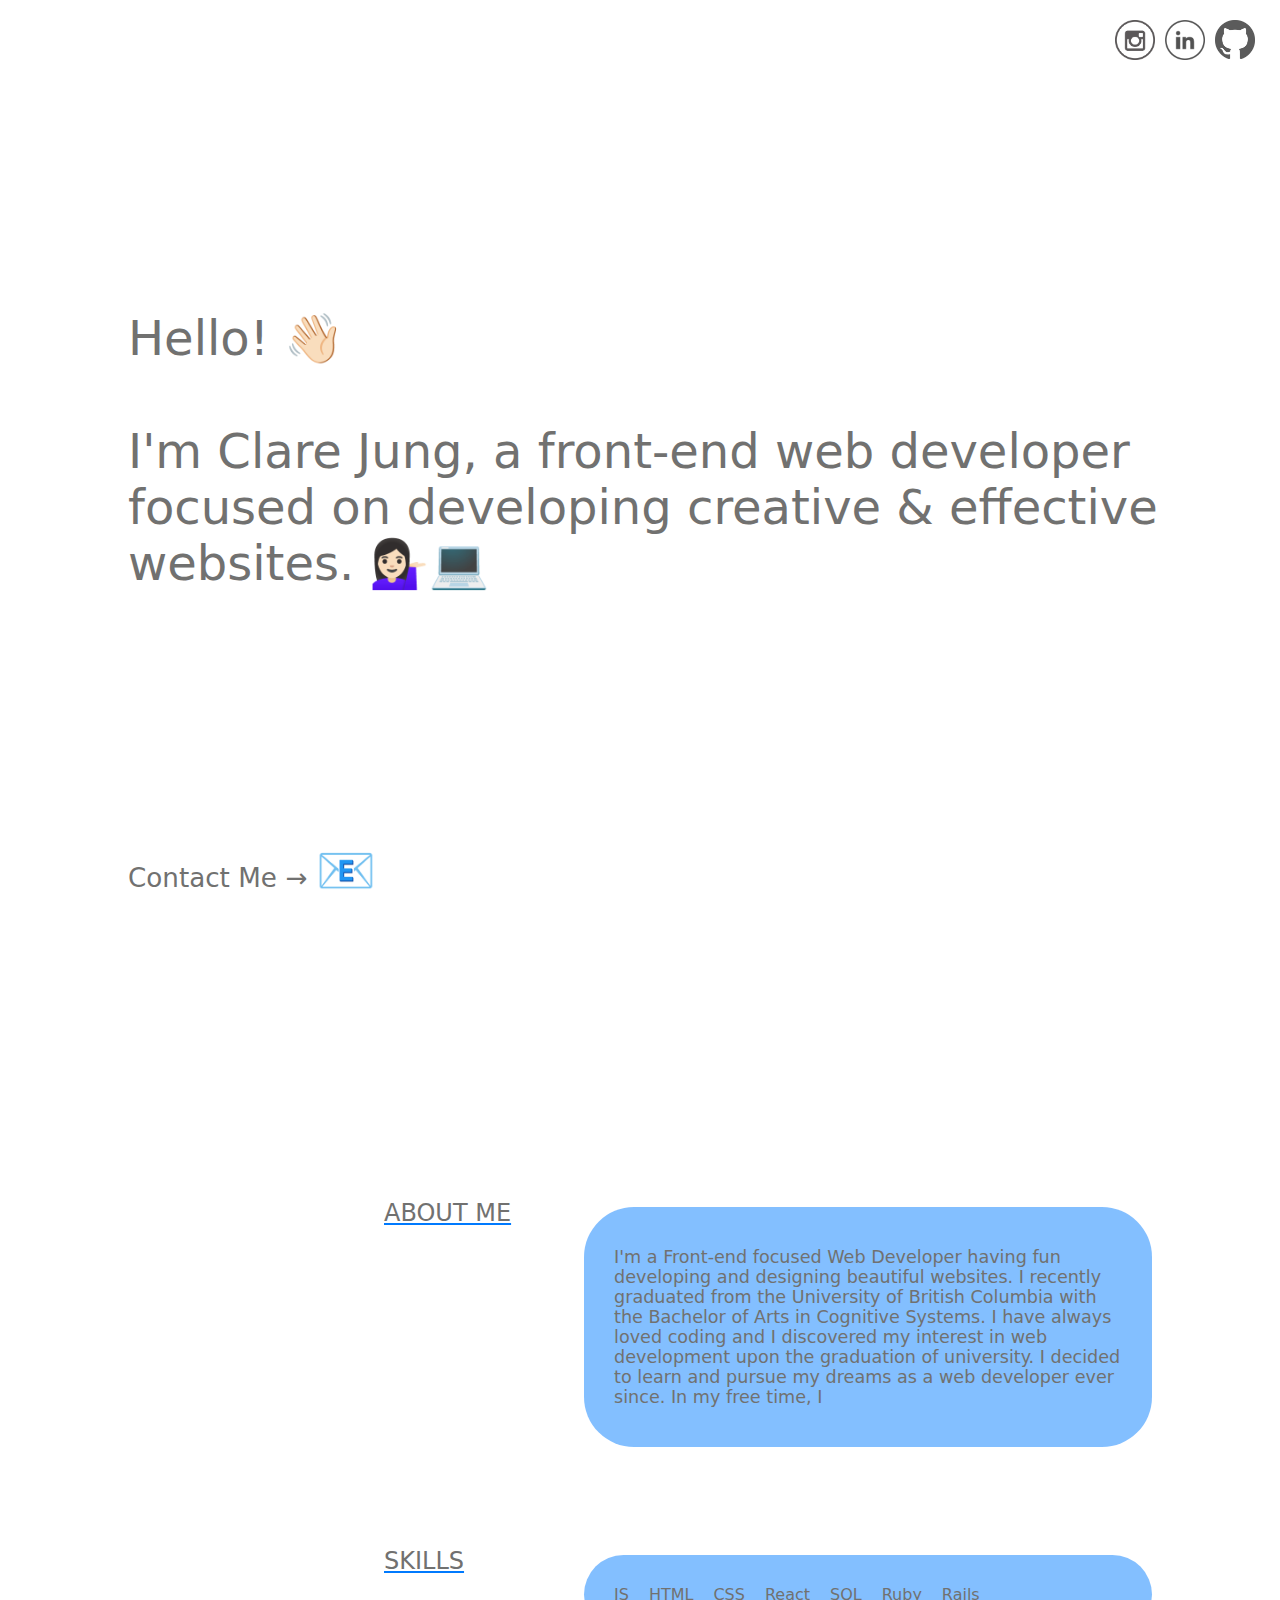
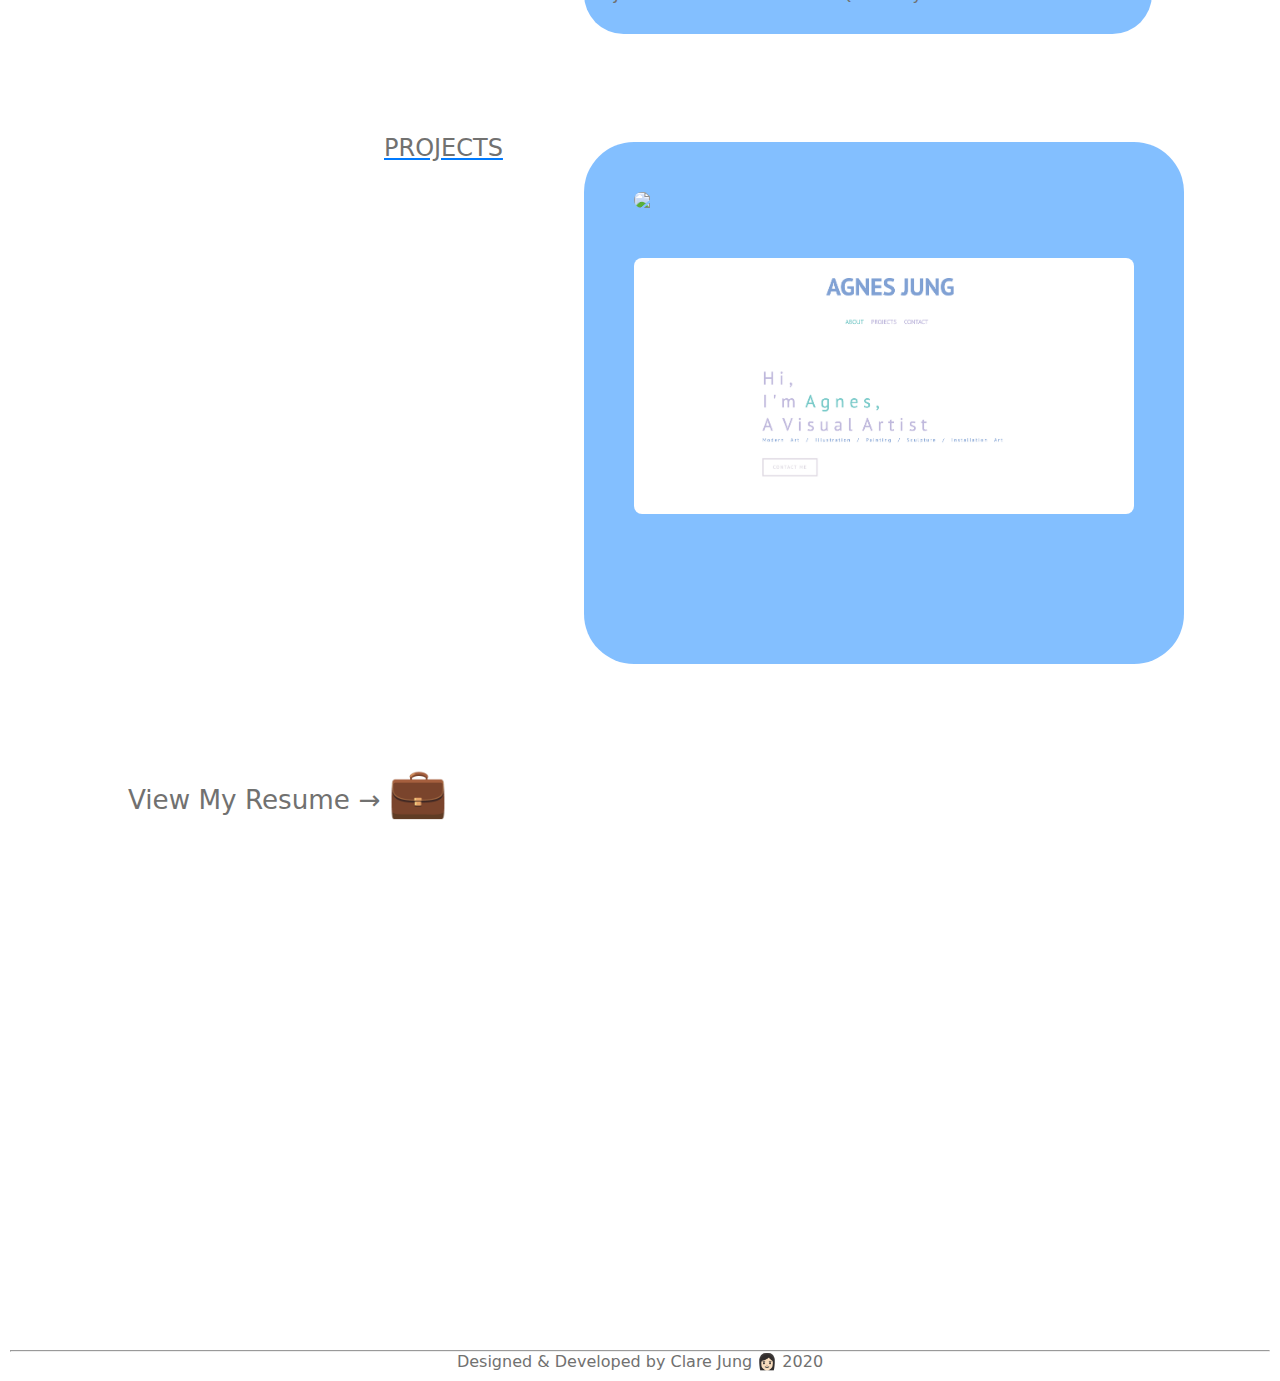
==== commit 294eb5a6: "modal windows" ====
--- a/index.html
+++ b/index.html
@@ -32,9 +32,11 @@
     <div class="container about">
         <h2>ABOUT ME</h2>
             <div class="imessage-blue">
+                <!--
                 <div id="profile-sticker">
                     <img src="img/hello.png">
                 </div>
+                -->
                 <span>I'm a Front-end focused Web Developer having fun developing and designing beautiful websites. I recently graduated from the University of British Columbia with the Bachelor of Arts in Cognitive Systems. 
                     I have always loved coding and I discovered my interest in web development upon the graduation of university. I decided to learn and pursue my dreams as a web developer ever since. In my free time, I </span> 
             </div>
@@ -57,16 +59,55 @@
         <h2>PROJECTS</h2>
         <div class="imessage-blue">
             <div id="project-img">
-                <a href=""  id="project1"><img src="img/todo.png"></a><span>FDSLJFLKDSAJFLJDLSJF</span>
-                <a href=""  id="project2"><img src="img/agnes.png"></a><span>FDSLJFLKDSAJFLJDLSJF</span>
-                <a href=""><img src="" id="project3"></a>
-                <a href=""><img src="" id="project4"></a>
+                <img src="img/todo.png" class="btn">
+                <img src="img/agnes.png" class="btn">
+                <img src="" class="btn">
+                <img src="" class="btn">
             </div>
         </div>
     </div>
     <div class="container resume">
         <h3>View My Resume → <a href="resume.pdf">💼</a></h3>
     </div>
+    <!--modal section -->
+    <div class="modal">
+      <!-- First Modal -->
+      <div class="modal-content">
+        <span class="close">&times;</span>                         
+        <p>Productivity App : TODO</p>
+        <video controls>
+            <source src="img/todo_demo.mp4" type="video/mp4"> 
+        </video>
+        <div id="link">
+            <a href="https://github.com/claresays/todo_2020">Link</a>
+            <a href="https://claresays.github.io/todo_2020/">Github</a>
+        </div>
+      </div>
+    </div>
+
+    <div class="modal">
+      <!-- Second Modal -->
+      <div class="modal-content">
+        <span class="close">&times;</span>
+        <p>Personal Portfolio</p>
+        <video controls>
+            <source src="img/agnes_demo.mp4" type="video/mp4"> 
+        </video>
+        <div id="link">
+            <a href="https://claresays.github.io/agnes_portfolio/">Link</a>
+            <a href="https://github.com/claresays/agnes_portfolio">Github</a>
+        </div>
+      </div>
+    </div>
+
+    <div class="modal">
+      <!-- Third Modal -->
+      <div class="modal-content">
+        <span class="close">&times;</span>
+        <p>Third Modal</p>
+      </div>
+    </div>
+        ​
 
     <footer id="footer">
         <hr>
@@ -77,15 +118,3 @@
 </body>
 </html>
 
-<!--modal section -->
-
-<div id="modal-window-one" class="click-to-open">
-    <div class="modal-content">
-        <div class="close">+</div>
-    </div>
-</div>
-<div id="modal-window-two" class="click-to-open">
-    <div class="modal-content">
-        <span class="close-button">&times;</span>
-    </div>
-</div>--- a/css/style.css
+++ b/css/style.css
@@ -164,7 +164,9 @@
     text-decoration: none;
     background-color: #fff;
     border-radius: 3px;
-    border: none;
+    border-style: solid;
+    cursor: pointer;
+
 }
 input[type=submit]::before {
     content: '';
@@ -231,27 +233,15 @@
 
 }
 
-.imessage-blue a {
-    display: flex;
-    flex-wrap: wrap;
-    flex-direction: column;
-    margin: 30px;
-    width: auto;
+.imessage-blue span {
+    display: flex;
+    flex-wrap: wrap;
+    flex-direction: column;
+    padding: 30px;
     position: relative;
     z-index: 1;
     font-size: 1.1rem;
-
-}
-.imessage-blue span {
-    display: flex;
-    flex-wrap: wrap;
-    flex-direction: column;
-    padding: 10px 30px 30px 30px;
-    width: auto;
-    position: relative;
-    z-index: 1;
-    font-size: 1.1rem;
-    margin-bottom: 10px; 
+    margin: 10px auto;
 }
 .imessage-blue ul {
     display: flex;
@@ -264,63 +254,83 @@
     margin-right: 20px;
 }
 
-.click-to-open {
+#project-img img {
+    display: flex;
+    flex-wrap: wrap;
+    flex-direction: column;
+    max-width: 500px;
+    height: auto;
+    position: relative;
+    margin: 50px;
+    border-radius: 0.5rem;
+    cursor: pointer;
+}
+#project-img span {
+    display: flex;
+    flex-wrap: wrap;
+    flex-direction: column;
+    position: relative;
+}
+
+.modal {
+    display: none; 
+    position: fixed; 
+    z-index: 1; 
+    left: 0;
+    top: 0;
     width: 100%;
-    height: 100%;
-    background-color: rgba(0, 0, 0, 0.5);
-    position: fixed;
-    top: 0;
-    left: 0;
+    height: 100%; 
+    overflow: auto; 
+    background-color: rgb(0,0,0); 
+    background-color: rgba(0,0,0,0.4); 
+}
+
+.modal-content {
+    background-color: #fefefe;
+    margin: 15% auto; /* 15% from the top and centered */
+    padding: 20px;
+    border: 1px solid #888;
+    max-width: 80%;
+    height: auto;
+    border-radius: 0.5rem;
+    text-align: center;
+}
+
+.modal-content video {
+    position: relative;
+    border-radius: 0.5rem;
+    max-width: 500px;
+    height: auto;
+    margin: 20px auto;
+}
+
+#link {
+    position: relative;
+    display: flex;
     justify-content: center;
     align-items: center;
-    visibility: hidden;
-    transition: visibility 0s linear 0.25s, opacity 0.25s 0s, transform 0.25s;
-}
-
-.modal-content {
-    position: absolute;
-    top: 50%;
-    left: 50%;
-    transform: translate(-50%,-50%);
-    background-color: white;
-    border-radius: 0.5rem;
-    width: 24rem;
-    padding: 1rem 1.5rem;
-}
-
-.close-button {
+}
+.modal-content p {
+    padding: 5px auto;
+    font-size: 1.5rem;
+}
+
+.modal-content a{
+    padding: 5px;
+}
+
+.close {
+    color: #aaa;
     float: right;
-    width: 1.5rem;
-    line-height: 1.5rem;
-    text-align: center;
+    font-size: 28px;
+    font-weight: bold;
+    top: 10px;
+}
+.close:hover,
+.close:focus,
+.modal-content a:hover
+.modal-content a:focus{
+    color: black;
+    text-decoration: none;
     cursor: pointer;
-    color: #717170;
-}
-
-.close-button:hover {
-    background-color: darkgray;
-}
-
-.show-modal {
-    opacity: 1;
-    visibility: visible;
-    transform: scale(1.0);
-    transition: visibility 0s linear 0s, opacity 0.25s 0s, transform 0.25s;
-}
-
-#project-img img {
-    display: flex;
-    flex-wrap: wrap;
-    flex-direction: column;
-    max-width: 480px;
-    height: auto;
-    position: relative;
-    margin: 10px auto 0px 20px;
-}
-#project-img span {
-    display: flex;
-    flex-wrap: wrap;
-    flex-direction: column;
-    position: relative;
-    padding-left: 60px;
-}+}
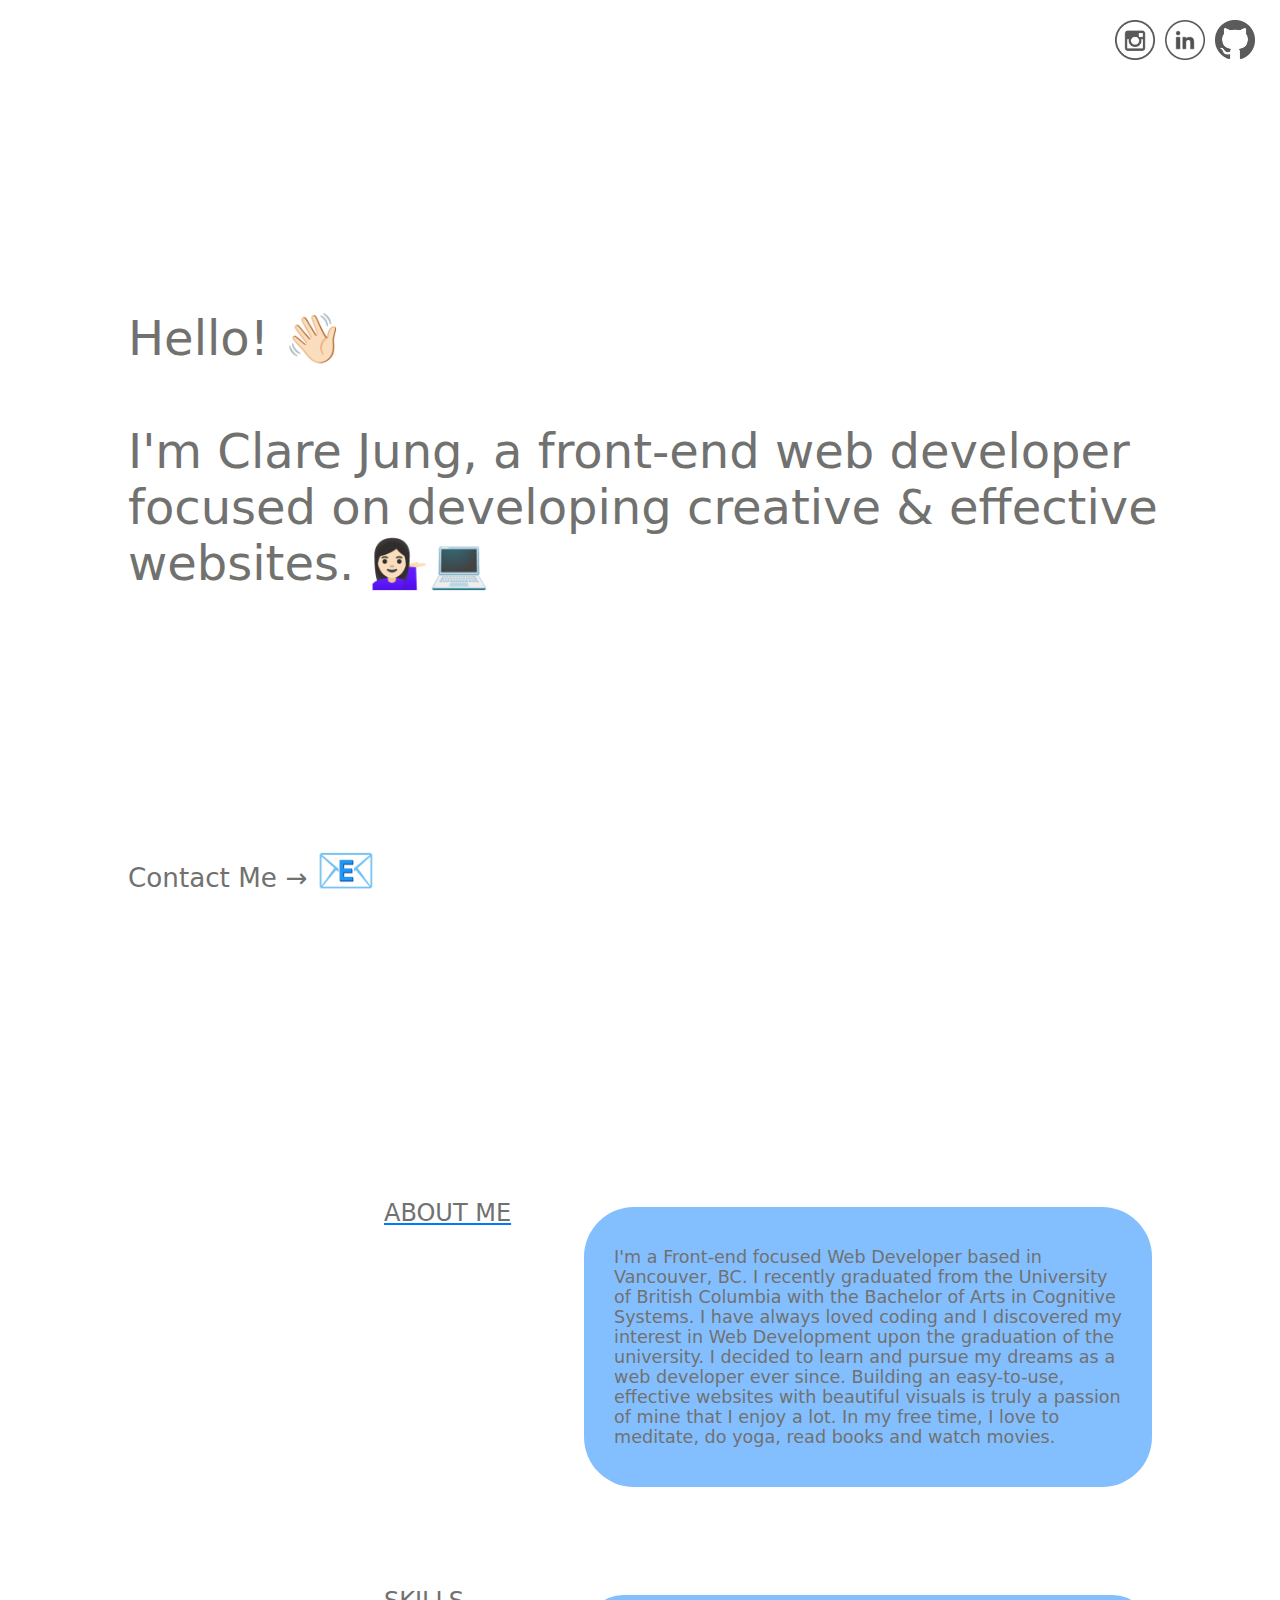
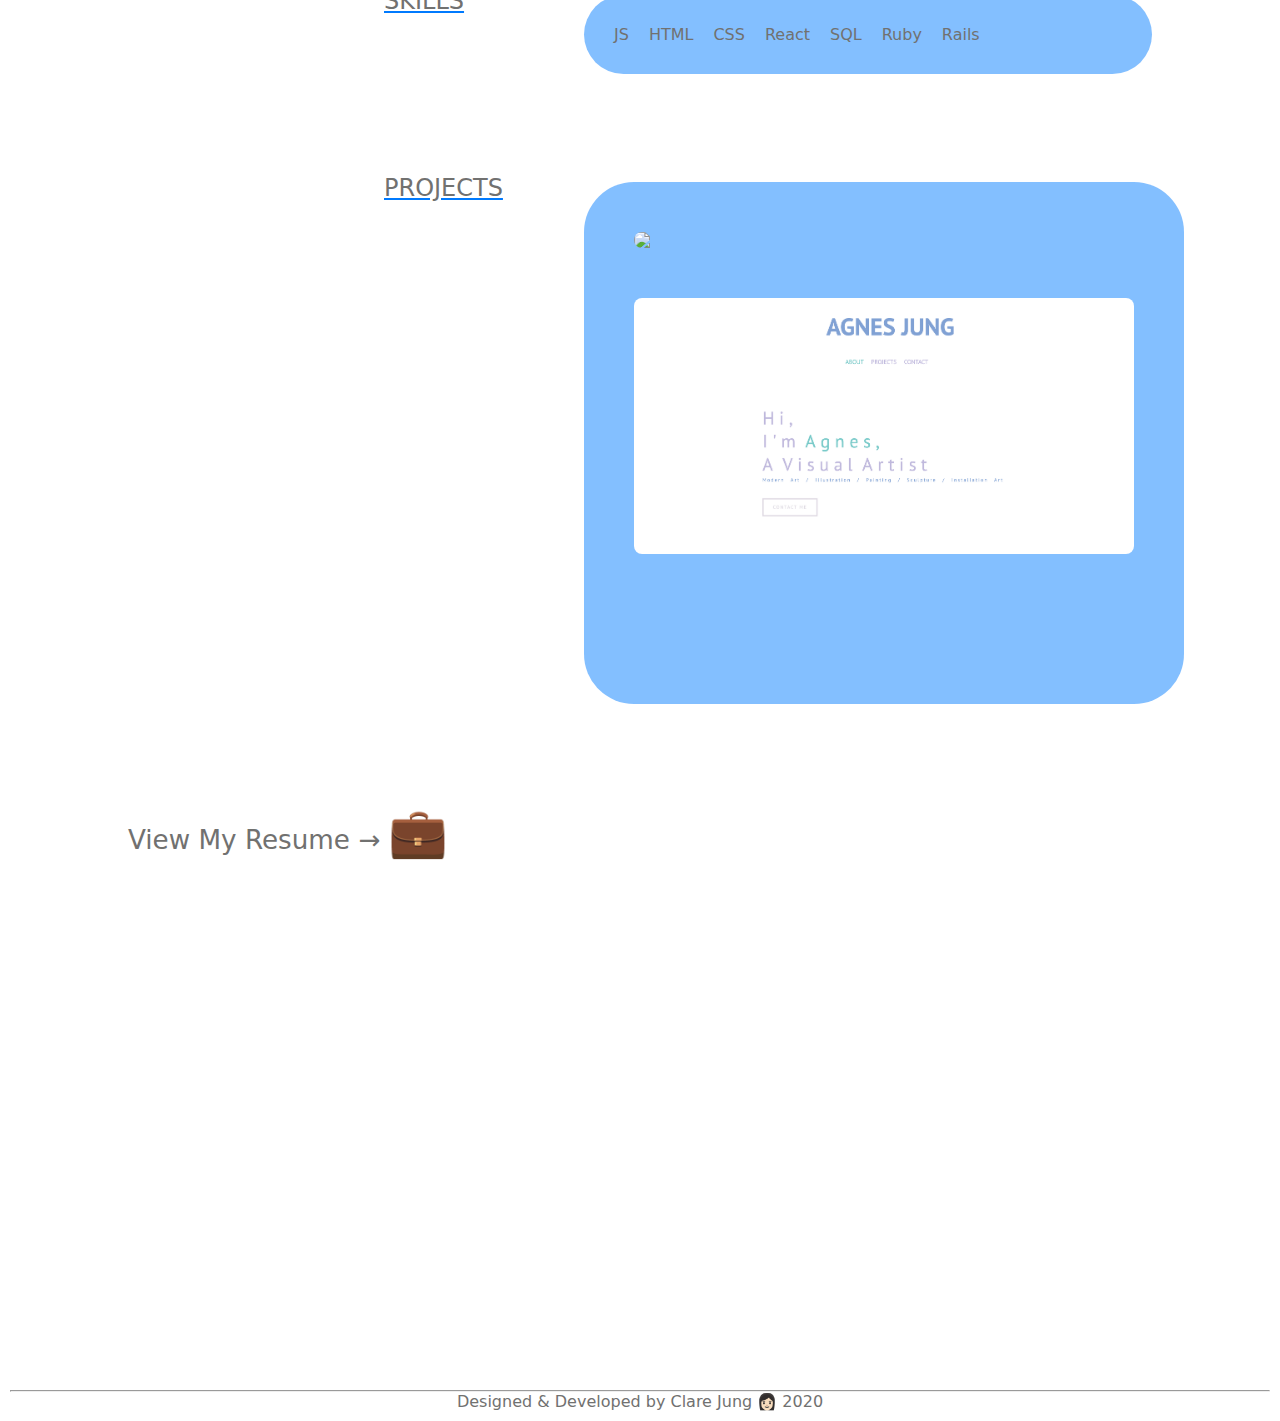
==== commit b59bce3f: "intro updated" ====
--- a/index.html
+++ b/index.html
@@ -37,8 +37,9 @@
                     <img src="img/hello.png">
                 </div>
                 -->
-                <span>I'm a Front-end focused Web Developer having fun developing and designing beautiful websites. I recently graduated from the University of British Columbia with the Bachelor of Arts in Cognitive Systems. 
-                    I have always loved coding and I discovered my interest in web development upon the graduation of university. I decided to learn and pursue my dreams as a web developer ever since. In my free time, I </span> 
+                <span>I'm a Front-end focused Web Developer based in Vancouver, BC. I recently graduated from the University of British Columbia with the Bachelor of Arts in Cognitive Systems. 
+                    I have always loved coding and I discovered my interest in Web Development upon the graduation of the university. I decided to learn and pursue my dreams as a web developer ever since.
+                    Building an easy-to-use, effective websites with beautiful visuals is truly a passion of mine that I enjoy a lot. In my free time, I love to meditate, do yoga, read books and watch movies.</span> 
             </div>
     </div>
     <div class="container skills">
@@ -91,7 +92,7 @@
         <span class="close">&times;</span>
         <p>Personal Portfolio</p>
         <video controls>
-            <source src="img/agnes_demo.mp4" type="video/mp4"> 
+            <source src="img/agnes_demo.mp4" type="video/mp4">
         </video>
         <div id="link">
             <a href="https://claresays.github.io/agnes_portfolio/">Link</a>
--- a/css/style.css
+++ b/css/style.css
@@ -299,7 +299,7 @@
 .modal-content video {
     position: relative;
     border-radius: 0.5rem;
-    max-width: 500px;
+    max-width: 80%;
     height: auto;
     margin: 20px auto;
 }
@@ -313,6 +313,7 @@
 .modal-content p {
     padding: 5px auto;
     font-size: 1.5rem;
+    font-weight: 500;
 }
 
 .modal-content a{
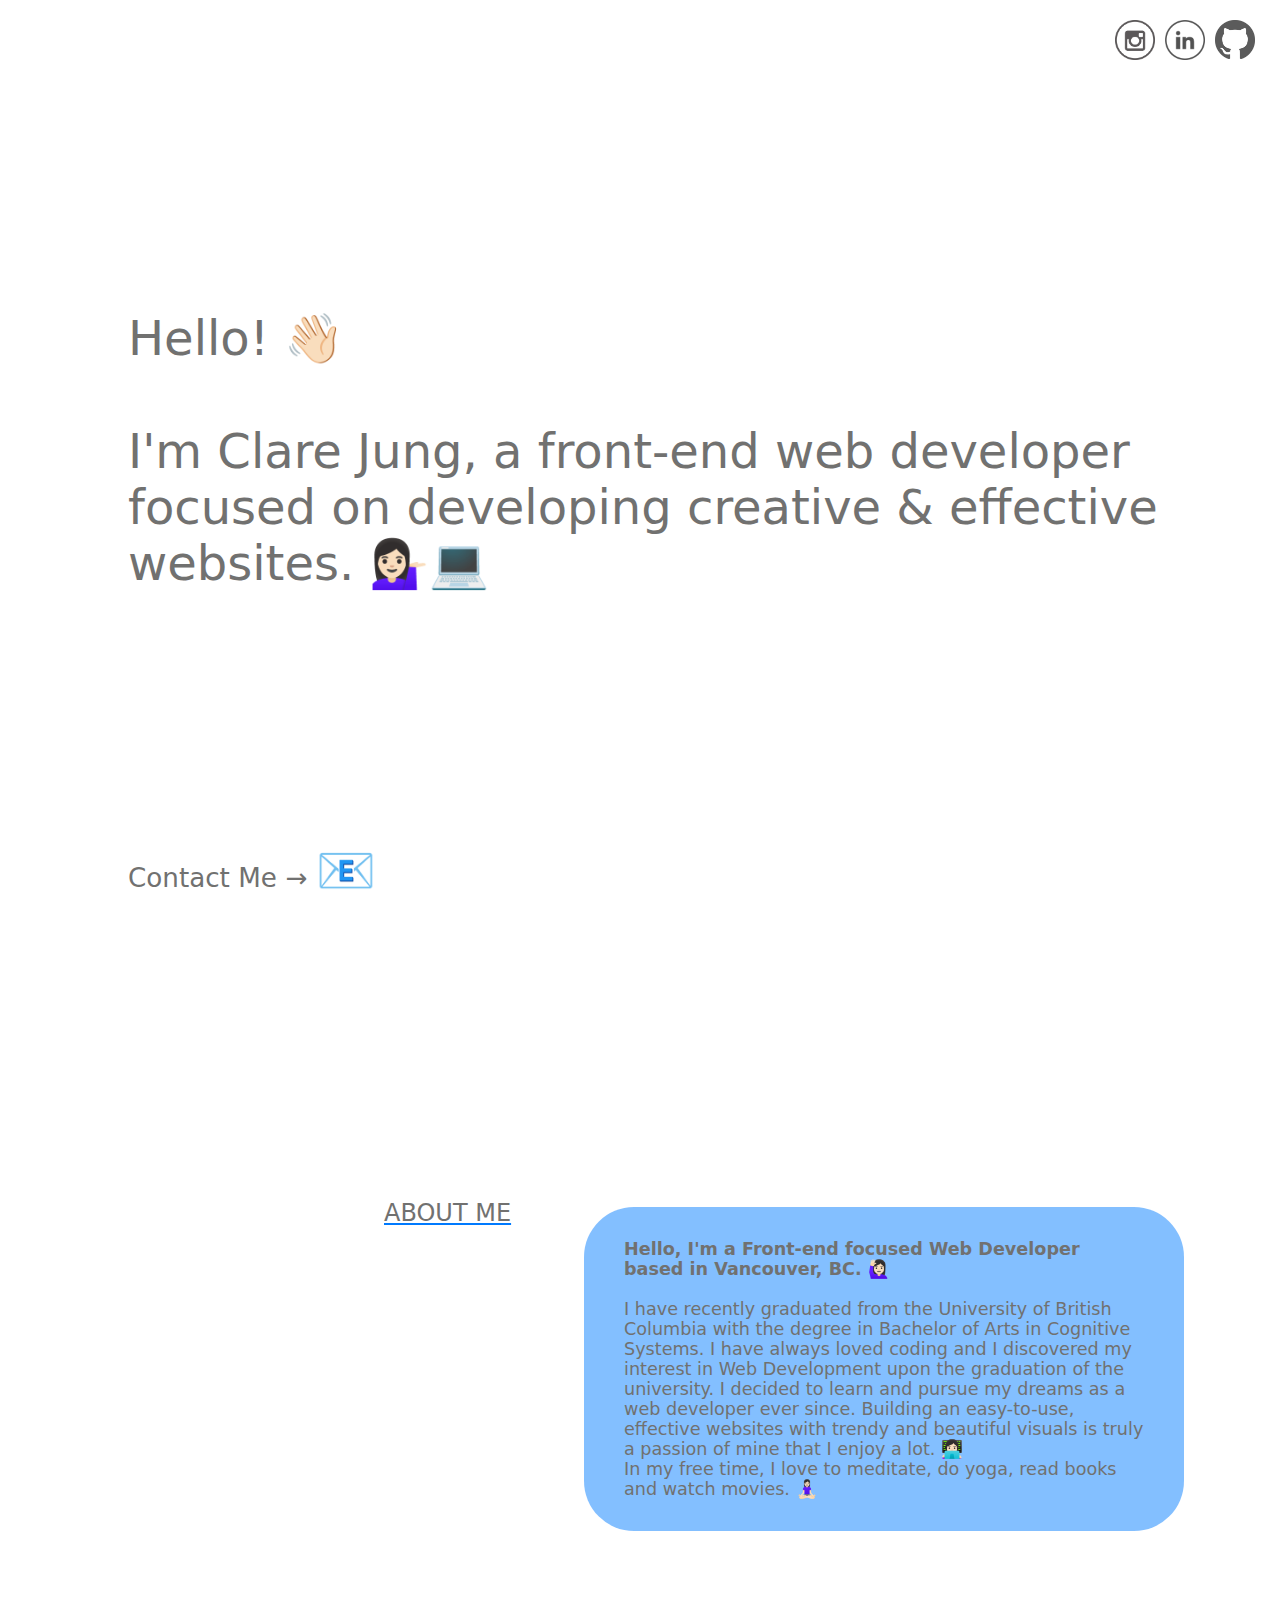
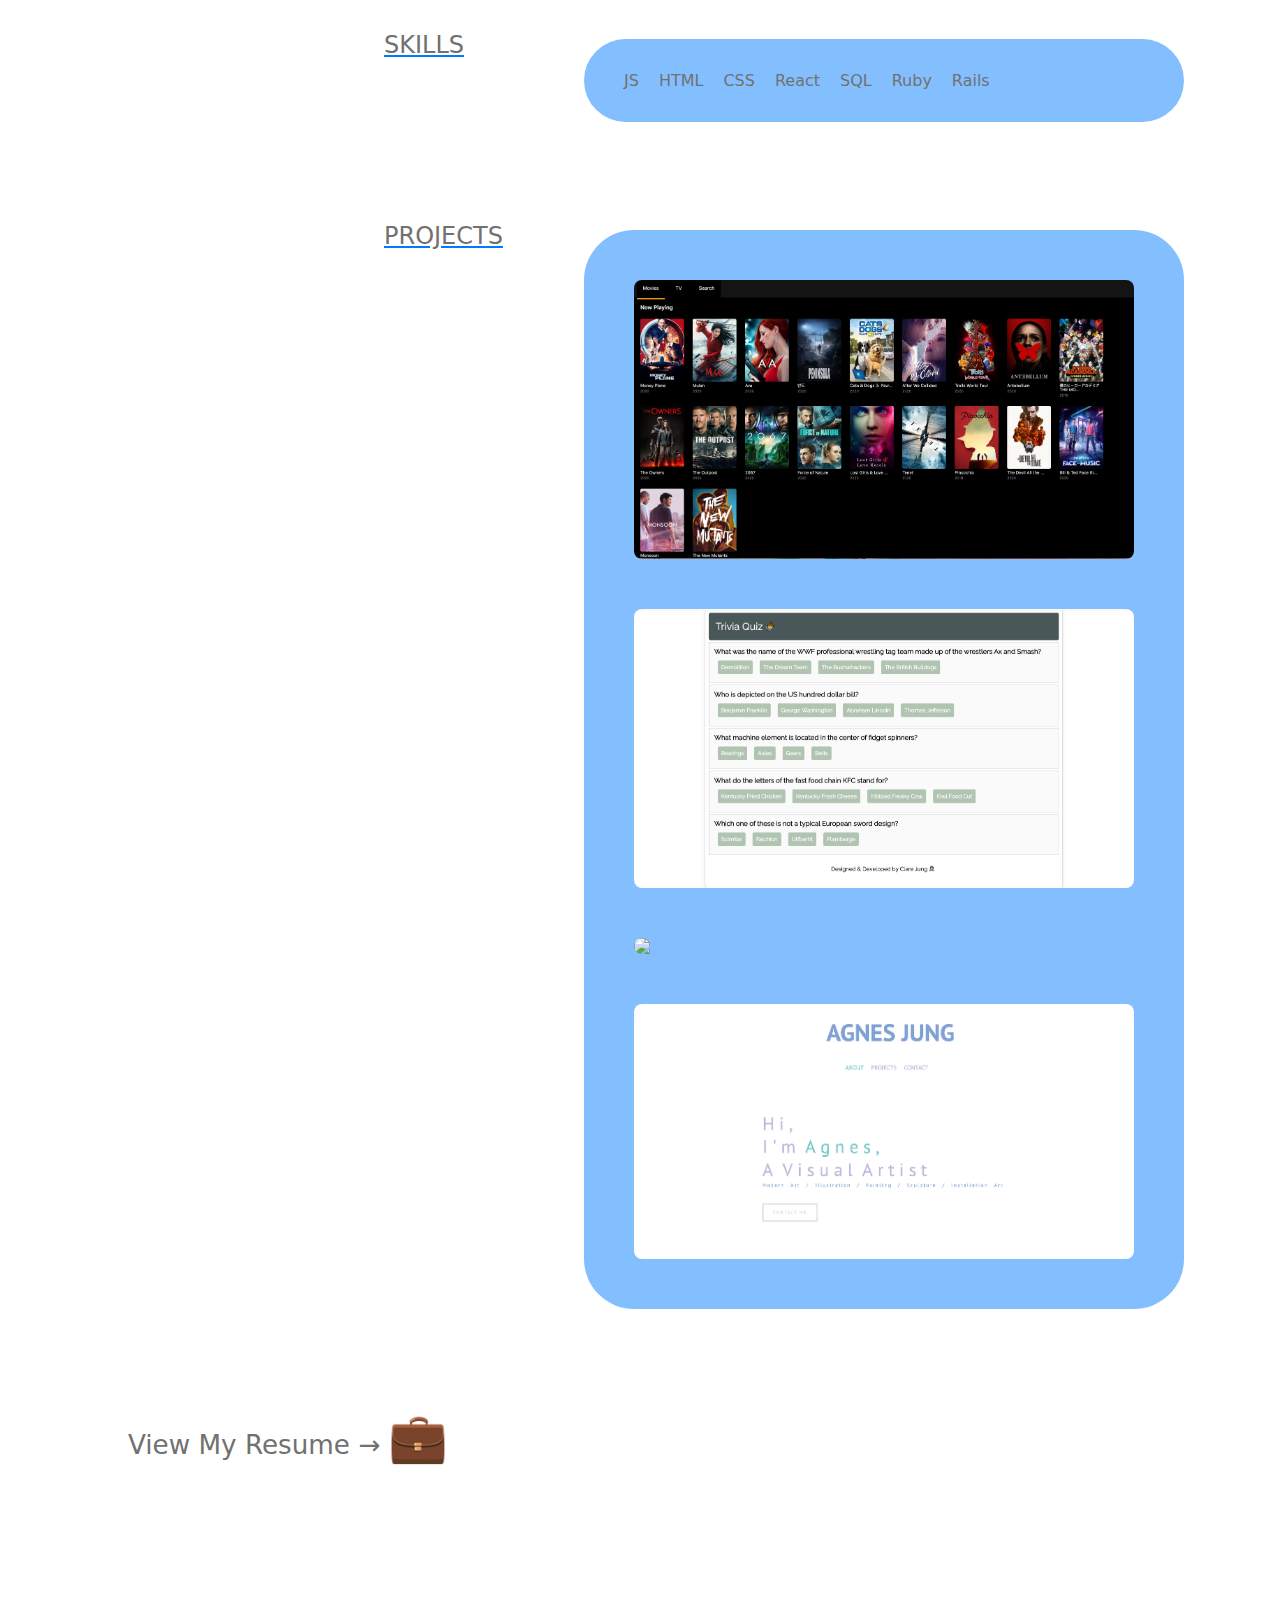
==== commit 157316f5: "added more projects" ====
--- a/index.html
+++ b/index.html
@@ -37,9 +37,11 @@
                     <img src="img/hello.png">
                 </div>
                 -->
-                <span>I'm a Front-end focused Web Developer based in Vancouver, BC. I recently graduated from the University of British Columbia with the Bachelor of Arts in Cognitive Systems. 
+                <span><div style="font-weight: bold;">Hello, I'm a Front-end focused Web Developer based in Vancouver, BC. 🙋🏻‍♀</div>
+                <br>I have recently graduated from the University of British Columbia with the degree in Bachelor of Arts in Cognitive Systems. 
                     I have always loved coding and I discovered my interest in Web Development upon the graduation of the university. I decided to learn and pursue my dreams as a web developer ever since.
-                    Building an easy-to-use, effective websites with beautiful visuals is truly a passion of mine that I enjoy a lot. In my free time, I love to meditate, do yoga, read books and watch movies.</span> 
+                    Building an easy-to-use, effective websites with trendy and beautiful visuals is truly a passion of mine that I enjoy a lot. 👩🏻‍💻
+                <br>In my free time, I love to meditate, do yoga, read books and watch movies. 🧘🏻‍♀️ </span>
             </div>
     </div>
     <div class="container skills">
@@ -60,10 +62,10 @@
         <h2>PROJECTS</h2>
         <div class="imessage-blue">
             <div id="project-img">
+                <img src="img/nomflix.png" class="btn">
+                <img src="img/trivia.png" class="btn">
                 <img src="img/todo.png" class="btn">
                 <img src="img/agnes.png" class="btn">
-                <img src="" class="btn">
-                <img src="" class="btn">
             </div>
         </div>
     </div>
@@ -75,13 +77,14 @@
       <!-- First Modal -->
       <div class="modal-content">
         <span class="close">&times;</span>                         
-        <p>Productivity App : TODO</p>
+        <p>Movie & TV Navigation App : NOMFLIX </p>
         <video controls>
-            <source src="img/todo_demo.mp4" type="video/mp4"> 
+            <source src="img/nomflix_demo.mp4" type="video/mp4"> 
         </video>
+        <span>Made with React JS</span>
         <div id="link">
-            <a href="https://github.com/claresays/todo_2020">Link</a>
-            <a href="https://claresays.github.io/todo_2020/">Github</a>
+            <a href="https://claresays.github.io/nomflix"><img src="img/link.png"></a>
+            <a href="https://github.com/claresays/nomflix"><img src="img/github.png"></a>
         </div>
       </div>
     </div>
@@ -89,14 +92,15 @@
     <div class="modal">
       <!-- Second Modal -->
       <div class="modal-content">
-        <span class="close">&times;</span>
-        <p>Personal Portfolio</p>
+        <span class="close">&times;</span>                         
+        <p>Productivity App : QUIZBEE </p>
         <video controls>
-            <source src="img/agnes_demo.mp4" type="video/mp4">
+            <source src="img/trivia_demo.mp4" type="video/mp4"> 
         </video>
+        <span>Made with React JS, CSS & HTML</span>
         <div id="link">
-            <a href="https://claresays.github.io/agnes_portfolio/">Link</a>
-            <a href="https://github.com/claresays/agnes_portfolio">Github</a>
+            <a href="https://claresays.github.io/quizbee/"><img src="img/link.png"></a>
+            <a href="https://github.com/claresays/quizbee"><img src="img/github.png"></a>
         </div>
       </div>
     </div>
@@ -104,11 +108,38 @@
     <div class="modal">
       <!-- Third Modal -->
       <div class="modal-content">
-        <span class="close">&times;</span>
-        <p>Third Modal</p>
+        <span class="close">&times;</span>                         
+        <p>Productivity App : TODO</p>
+        <video controls>
+            <source src="img/todo_demo.mp4" type="video/mp4"> 
+        </video>
+        <span>Made with JavaScript, HTML & CSS</span>
+        <div id="link">
+            <a href="https://claresays.github.io/todo_2020/"><img src="img/link.png"></a>
+            <a href="https://github.com/claresays/todo_2020"><img src="img/github.png"></a>
+        </div>
       </div>
     </div>
-        ​
+
+    <div class="modal">
+
+    <!-- Fourth Modal -->   
+    
+    <div class="modal-content">
+        <span class="close">&times;</span>
+        <p>Personal Portfolio : AGNES JUNG</p>
+        <video controls>
+            <source src="img/agnes_demo.mp4" type="video/mp4">
+        </video>
+        <span>Made with JavaScript, HTML & CSS</span>
+        <div id="link">
+            <a href="https://claresays.github.io/agnes_portfolio/"><img src="img/link.png"></a>
+            <a href="https://github.com/claresays/agnes_portfolio"><img src="img/github.png"></a>
+        </div>
+      </div>
+    </div>
+
+    <div class="modal">
 
     <footer id="footer">
         <hr>
--- a/css/style.css
+++ b/css/style.css
@@ -17,6 +17,7 @@
     display: flex;
     flex-direction: column;
     flex-wrap: wrap;
+    max-width: 100%;
 }
 .intro, .contact, .resume{
     display: flex;
@@ -70,7 +71,7 @@
     flex-wrap: wrap;
     flex-direction: column;
     margin: auto auto 100px 30%;
-    max-width: 60%;
+    max-width: 100%;
 }
 
 .contact, .resume {
@@ -237,17 +238,16 @@
     display: flex;
     flex-wrap: wrap;
     flex-direction: column;
-    padding: 30px;
+    padding: 2rem 2.5rem;
     position: relative;
     z-index: 1;
     font-size: 1.1rem;
-    margin: 10px auto;
 }
 .imessage-blue ul {
     display: flex;
     flex-wrap: wrap;
     flex-direction: row;
-    padding: 30px;
+    padding: 2rem 2.5rem;
 }
 .imessage-blue li {
     font-weight: 300;
@@ -319,7 +319,21 @@
 .modal-content a{
     padding: 5px;
 }
-
+.modal-content span {
+    position:relative;
+    display: flex;
+    justify-content: center;
+    align-items: center;
+    margin: 10px auto;
+}
+
+.modal-content img {
+    position: relative;
+    width: 40px;
+    height: auto;
+    margin: 0px 5px;
+    opacity: 80%;
+}
 .close {
     color: #aaa;
     float: right;
